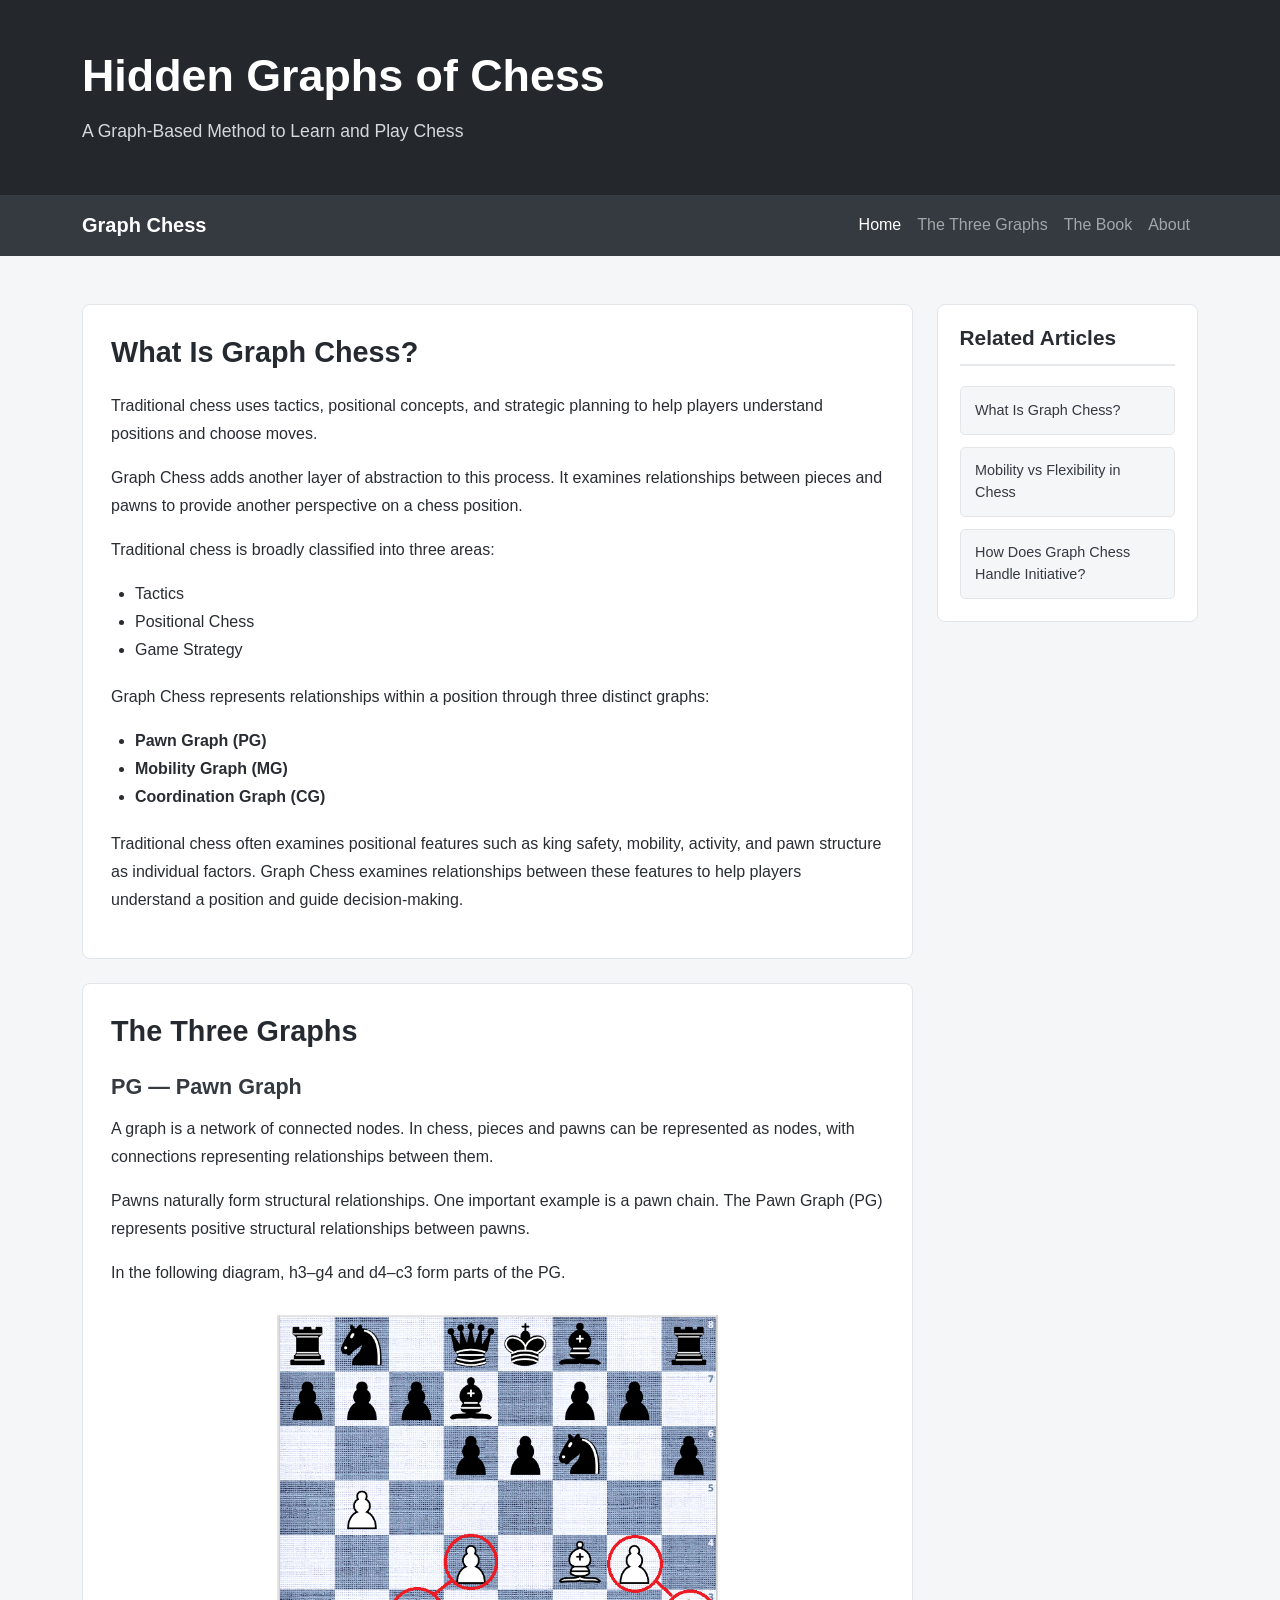
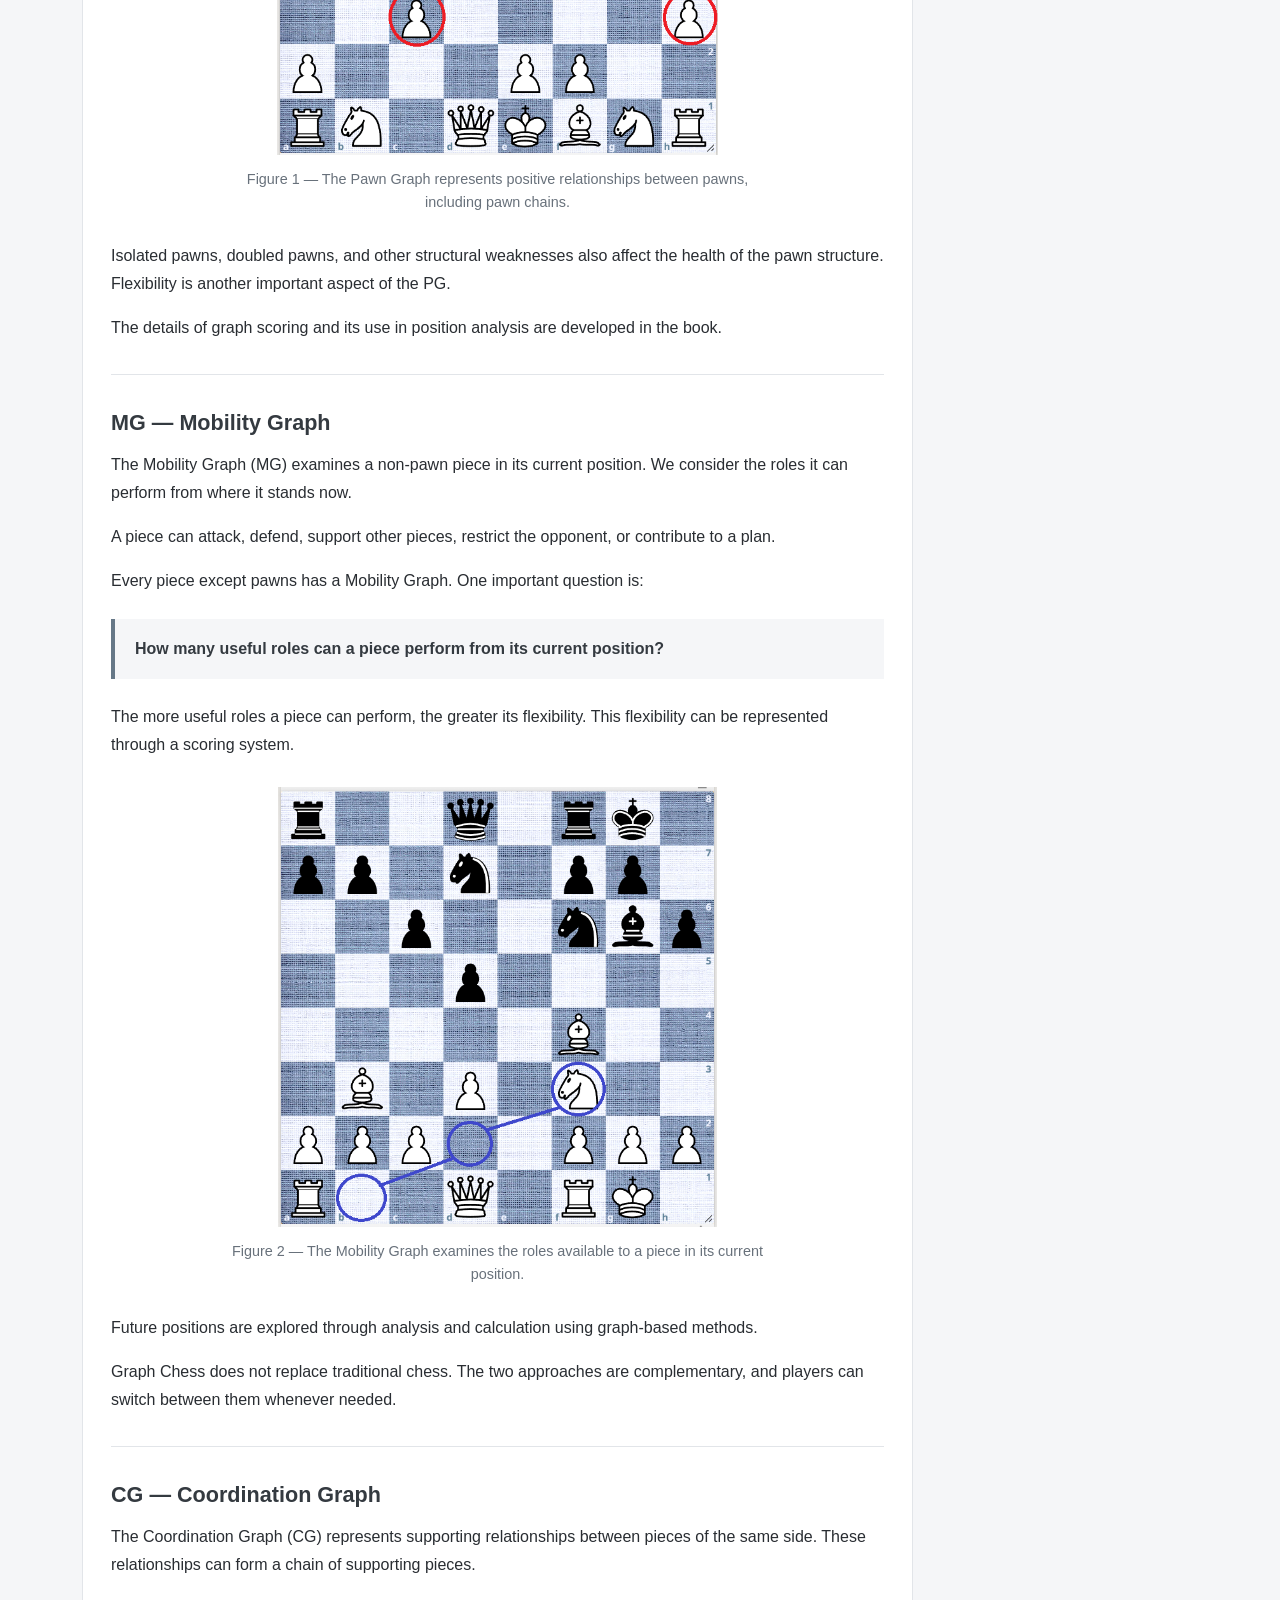
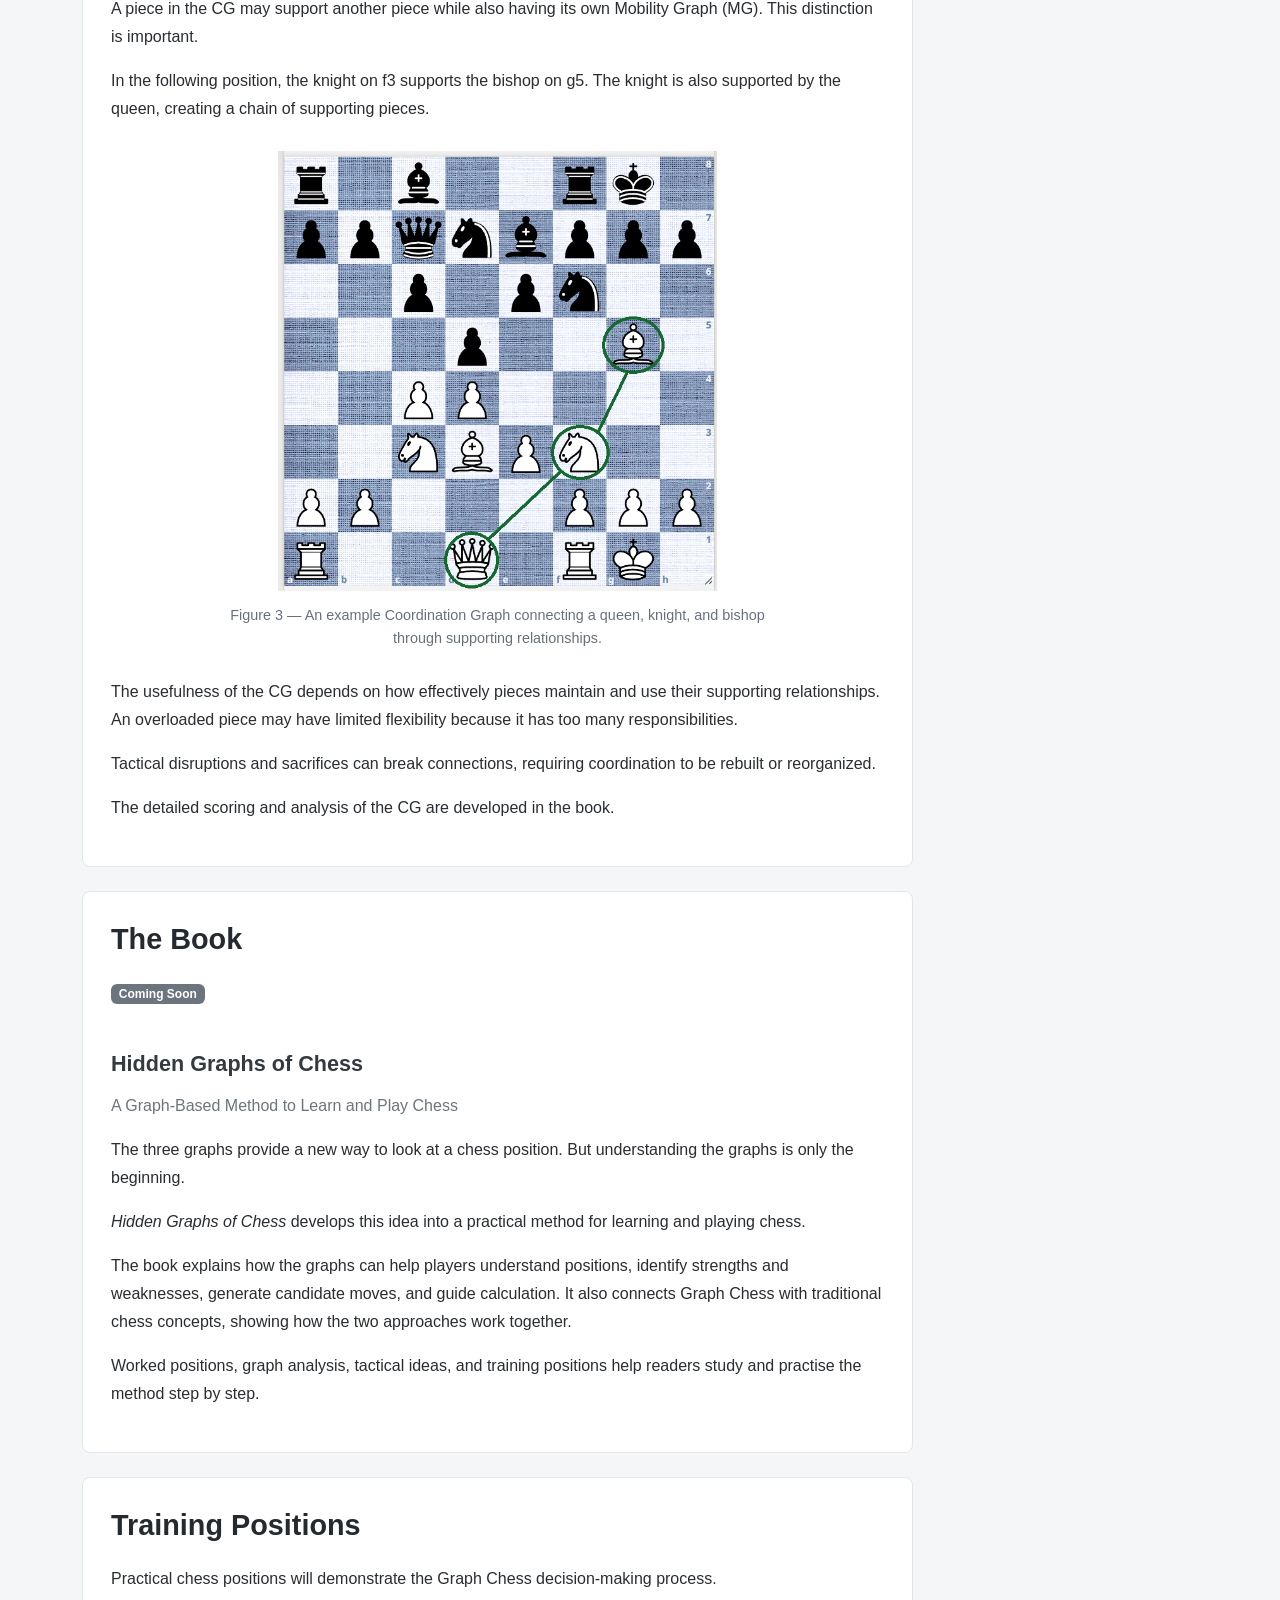
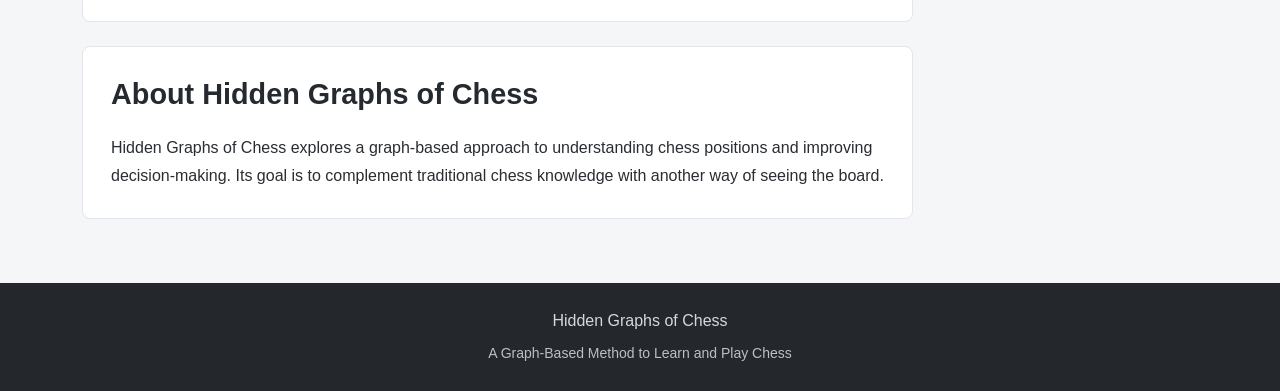
==== index.html @ 5ee11fdd "Update index.html" ====
<!DOCTYPE html>
<html lang="en">

<head>
    <meta charset="UTF-8">
    <meta name="viewport" content="width=device-width, initial-scale=1">

    <meta name="google-site-verification"
          content="1QoTM8z4W7GGm3Di8y7WxlDdclxlquQ5_J9VwLQYEa4">

    <meta name="description"
          content="Discover Hidden Graphs of Chess, a graph-based method to understand chess positions through pawn structure, mobility, flexibility, and coordination.">

    <title>Hidden Graphs of Chess | Learn and Play Chess</title>

    <!-- Bootstrap 5 CSS -->
    <link href="https://cdn.jsdelivr.net/npm/bootstrap@5.3.3/dist/css/bootstrap.min.css"
          rel="stylesheet">

    <!-- Custom CSS -->
    <link rel="stylesheet" href="style.css">
</head>

<body>

<!-- Header -->
<header class="site-header">
    <div class="container py-4 py-md-5">
        <h1 class="site-title">Hidden Graphs of Chess</h1>
        <p class="site-subtitle mb-0">
            A Graph-Based Method to Learn and Play Chess
        </p>
    </div>
</header>

<!-- Navigation -->
<nav class="navbar navbar-expand-lg navbar-dark site-nav">
    <div class="container">
        <a class="navbar-brand" href="index.html">Graph Chess</a>

        <button class="navbar-toggler" type="button"
                data-bs-toggle="collapse"
                data-bs-target="#mainNavigation"
                aria-controls="mainNavigation"
                aria-expanded="false"
                aria-label="Toggle navigation">
            <span class="navbar-toggler-icon"></span>
        </button>

        <div class="collapse navbar-collapse" id="mainNavigation">
            <ul class="navbar-nav ms-auto">
                <li class="nav-item">
                    <a class="nav-link active" href="index.html">Home</a>
                </li>
                <li class="nav-item">
                    <a class="nav-link" href="#three-graphs">The Three Graphs</a>
                </li>
                <li class="nav-item">
                    <a class="nav-link" href="#the-book">The Book</a>
                </li>
                <li class="nav-item">
                    <a class="nav-link" href="#about">About</a>
                </li>
            </ul>
        </div>
    </div>
</nav>

<!-- Main Layout -->
<div class="container page-content py-4 py-lg-5">
    <div class="row g-4">

        <!-- Main Content -->
        <main class="col-12 col-lg-9">

            <!-- Introduction -->
            <section class="content-card mb-4">
                <h2>What Is Graph Chess?</h2>

                <p>
                    Traditional chess uses tactics, positional concepts, and
                    strategic planning to help players understand positions
                    and choose moves.
                </p>

                <p>
                    Graph Chess adds another layer of abstraction to this
                    process. It examines relationships between pieces and
                    pawns to provide another perspective on a chess position.
                </p>

                <p>Traditional chess is broadly classified into three areas:</p>

                <ul>
                    <li>Tactics</li>
                    <li>Positional Chess</li>
                    <li>Game Strategy</li>
                </ul>

                <p>
                    Graph Chess represents relationships within a position
                    through three distinct graphs:
                </p>

                <ul>
                    <li><strong>Pawn Graph (PG)</strong></li>
                    <li><strong>Mobility Graph (MG)</strong></li>
                    <li><strong>Coordination Graph (CG)</strong></li>
                </ul>

                <p>
                    Traditional chess often examines positional features
                    such as king safety, mobility, activity, and pawn
                    structure as individual factors. Graph Chess examines
                    relationships between these features to help players
                    understand a position and guide decision-making.
                </p>
            </section>

            <!-- Three Graphs -->
            <section class="content-card mb-4" id="three-graphs">
                <h2>The Three Graphs</h2>

                <h3>PG — Pawn Graph</h3>

                <p>
                    A graph is a network of connected nodes. In chess,
                    pieces and pawns can be represented as nodes, with
                    connections representing relationships between them.
                </p>

                <p>
                    Pawns naturally form structural relationships.
                    One important example is a pawn chain. The Pawn Graph
                    (PG) represents positive structural relationships
                    between pawns.
                </p>

                <p>
                    In the following diagram, h3–g4 and d4–c3 form
                    parts of the PG.
                </p>

                <figure class="chess-figure">
                    <img
                        src="Images/Pawn-Graph-Github-website.png"
                        class="img-fluid chess-diagram"
                        alt="Chess position illustrating pawn chains in the Pawn Graph">
                    <figcaption>
                        Figure 1 — The Pawn Graph represents positive
                        relationships between pawns, including pawn chains.
                    </figcaption>
                </figure>

                <p>
                    Isolated pawns, doubled pawns, and other structural
                    weaknesses also affect the health of the pawn structure.
                    Flexibility is another important aspect of the PG.
                </p>

                <p>
                    The details of graph scoring and its use in position
                    analysis are developed in the book.
                </p>

                <hr class="section-divider">

                <h3>MG — Mobility Graph</h3>

                <p>
                    The Mobility Graph (MG) examines a non-pawn piece in
                    its current position. We consider the roles it can
                    perform from where it stands now.
                </p>

                <p>
                    A piece can attack, defend, support other pieces,
                    restrict the opponent, or contribute to a plan.
                </p>

                <p>
                    Every piece except pawns has a Mobility Graph.
                    One important question is:
                </p>

                <blockquote class="chess-quote">
                    <strong>
                        How many useful roles can a piece perform
                        from its current position?
                    </strong>
                </blockquote>

                <p>
                    The more useful roles a piece can perform, the greater
                    its flexibility. This flexibility can be represented
                    through a scoring system.
                </p>

                <figure class="chess-figure">
                    <img
                        src="Images/Mobility-Graph--Knight.png"
                        class="img-fluid chess-diagram"
                        alt="Diagram illustrating the Mobility Graph of a knight">
                    <figcaption>
                        Figure 2 — The Mobility Graph examines the roles
                        available to a piece in its current position.
                    </figcaption>
                </figure>

                <p>
                    Future positions are explored through analysis and
                    calculation using graph-based methods.
                </p>

                <p>
                    Graph Chess does not replace traditional chess.
                    The two approaches are complementary, and players
                    can switch between them whenever needed.
                </p>

                <hr class="section-divider">

                <h3>CG — Coordination Graph</h3>

                <p>
                    The Coordination Graph (CG) represents supporting
                    relationships between pieces of the same side.
                    These relationships can form a chain of supporting pieces.
                </p>

                <p>
                    A piece in the CG may support another piece while also
                    having its own Mobility Graph (MG). This distinction
                    is important.
                </p>

                <p>
                    In the following position, the knight on f3 supports
                    the bishop on g5. The knight is also supported by
                    the queen, creating a chain of supporting pieces.
                </p>

                <figure class="chess-figure">
                    <img
                        src="Images/CG-Github.png"
                        class="img-fluid chess-diagram"
                        alt="Chess position illustrating coordination between a queen, knight, and bishop">
                    <figcaption>
                        Figure 3 — An example Coordination Graph connecting
                        a queen, knight, and bishop through supporting relationships.
                    </figcaption>
                </figure>

                <p>
                    The usefulness of the CG depends on how effectively
                    pieces maintain and use their supporting relationships.
                    An overloaded piece may have limited flexibility
                    because it has too many responsibilities.
                </p>

                <p>
                    Tactical disruptions and sacrifices can break
                    connections, requiring coordination to be rebuilt
                    or reorganized.
                </p>

                <p>
                    The detailed scoring and analysis of the CG are
                    developed in the book.
                </p>
            </section>

            <!-- Book -->
            <section class="content-card mb-4" id="the-book">
                <h2>The Book</h2>

                <span class="badge text-bg-secondary mb-3">
                    Coming Soon
                </span>

                <h3>Hidden Graphs of Chess</h3>

                <p class="text-secondary">
                    A Graph-Based Method to Learn and Play Chess
                </p>

                <p>
                    The three graphs provide a new way to look at a chess
                    position. But understanding the graphs is only the
                    beginning.
                </p>

                <p>
                    <em>Hidden Graphs of Chess</em> develops this idea
                    into a practical method for learning and playing chess.
                </p>

                <p>
                    The book explains how the graphs can help players
                    understand positions, identify strengths and weaknesses,
                    generate candidate moves, and guide calculation.
                    It also connects Graph Chess with traditional chess
                    concepts, showing how the two approaches work together.
                </p>

                <p>
                    Worked positions, graph analysis, tactical ideas,
                    and training positions help readers study and practise
                    the method step by step.
                </p>
            </section>

            <!-- Training -->
            <section class="content-card mb-4" id="training">
                <h2>Training Positions</h2>

                <p class="mb-0">
                    Practical chess positions will demonstrate the
                    Graph Chess decision-making process.
                </p>
            </section>

            <!-- About -->
            <section class="content-card" id="about">
                <h2>About Hidden Graphs of Chess</h2>

                <p class="mb-0">
                    Hidden Graphs of Chess explores a graph-based approach
                    to understanding chess positions and improving
                    decision-making. Its goal is to complement traditional
                    chess knowledge with another way of seeing the board.
                </p>
            </section>

        </main>

        <!-- Sidebar -->
        <aside class="col-12 col-lg-3">
            <div class="sidebar-card">

                <h2 class="sidebar-title">Related Articles</h2>

                <nav aria-label="Related articles">
                    <a class="article-link"
                       href="https://girishsiyer.github.io/Hidden-Graphs-of-Chess/">
                        What Is Graph Chess?
                    </a>

                    <a class="article-link"
                       href="https://girishsiyer.github.io/Hidden-Graphs-of-Chess/mobility-vs-flexibility-in-chess.html">
                        Mobility vs Flexibility in Chess
                    </a>

                    <a class="article-link"
                       href="https://girishsiyer.github.io/Hidden-Graphs-of-Chess/How-does-Graph-Chess-Handle-Initiative.html">
                        How Does Graph Chess Handle Initiative?
                    </a>
                </nav>

            </div>
        </aside>

    </div>
</div>

<!-- Footer -->
<footer class="site-footer">
    <div class="container py-4 text-center">
        <p class="mb-1">Hidden Graphs of Chess</p>
        <small>A Graph-Based Method to Learn and Play Chess</small>
    </div>
</footer>

<!-- Bootstrap 5 JavaScript -->
<script src="https://cdn.jsdelivr.net/npm/bootstrap@5.3.3/dist/js/bootstrap.bundle.min.js"></script>

</body>
</html>
---- style.css ----
/* General */

body {
    background-color: #f5f6f8;
    color: #292d32;
    font-family: Arial, Helvetica, sans-serif;
    font-size: 16px;
    line-height: 1.75;
}

p {
    margin-bottom: 1rem;
}

a {
    color: #315d80;
}

a:hover {
    color: #1d3c56;
}


/* Header */

.site-header {
    background-color: #24282d;
    color: #ffffff;
}

.site-title {
    margin: 0;
    font-size: clamp(2rem, 4vw, 2.8rem);
    font-weight: 700;
    line-height: 1.25;
}

.site-subtitle {
    margin-top: 0.75rem;
    color: #d5d9de;
    font-size: 1.1rem;
}


/* Navigation */

.site-nav {
    background-color: #343a40;
}

.site-nav .navbar-brand {
    font-weight: 700;
}

.site-nav .nav-link {
    padding-left: 0.9rem;
    padding-right: 0.9rem;
}

.site-nav .nav-link:hover {
    color: #ffffff;
}


/* Main content cards */

.content-card,
.sidebar-card {
    background-color: #ffffff;
    border: 1px solid #e2e5e9;
    border-radius: 8px;
    padding: 1.75rem;
}

.content-card h2 {
    margin-bottom: 1.25rem;
    color: #252a30;
    font-size: 1.8rem;
    font-weight: 700;
    line-height: 1.35;
}

.content-card h3 {
    margin-top: 1.75rem;
    margin-bottom: 0.8rem;
    color: #343a40;
    font-size: 1.35rem;
    font-weight: 700;
    line-height: 1.45;
}

.content-card h2 + h3 {
    margin-top: 0;
}

.content-card ul {
    padding-left: 1.5rem;
    margin-bottom: 1.2rem;
}

.section-divider {
    margin: 2rem 0;
    border-color: #e2e5e9;
    opacity: 1;
}


/* Chess diagrams */

.chess-figure {
    margin: 1.75rem auto;
    text-align: center;
}

.chess-diagram {
    display: block;
    width: auto;
    max-width: 100%;
    max-height: 440px;
    margin: 0 auto;
    object-fit: contain;
}

.chess-figure figcaption {
    max-width: 540px;
    margin: 0.8rem auto 0;
    color: #68717b;
    font-size: 0.9rem;
    line-height: 1.6;
}


/* Highlighted quotation */

.chess-quote {
    margin: 1.5rem 0;
    padding: 1rem 1.25rem;
    background-color: #f5f6f8;
    border-left: 4px solid #667887;
    color: #343a40;
}


/* Sidebar */

.sidebar-card {
    padding: 1.35rem;
}

.sidebar-title {
    margin: 0 0 1.25rem;
    padding-bottom: 0.8rem;
    border-bottom: 2px solid #e6e9ec;
    font-size: 1.3rem;
    font-weight: 700;
}

.article-link {
    display: block;
    margin-bottom: 0.7rem;
    padding: 0.8rem 0.9rem;
    background-color: #f5f6f8;
    border: 1px solid #e4e7ea;
    border-radius: 5px;
    color: #343a40;
    font-size: 0.9rem;
    line-height: 1.5;
    text-decoration: none;
    overflow-wrap: anywhere;
    transition: background-color 0.2s ease;
}

.article-link:last-child {
    margin-bottom: 0;
}

.article-link:hover {
    background-color: #e9edf1;
    color: #1d3c56;
}


/* Footer */

.site-footer {
    margin-top: 1rem;
    background-color: #24282d;
    color: #d5d9de;
}

.site-footer small {
    color: #b9c0c7;
}


/* Mobile adjustments */

@media (max-width: 991.98px) {
    .sidebar-card {
        margin-top: 0;
    }
}

@media (max-width: 575.98px) {
    body {
        font-size: 15px;
    }

    .content-card,
    .sidebar-card {
        padding: 1.2rem;
    }

    .content-card h2 {
        font-size: 1.55rem;
    }

    .content-card h3 {
        font-size: 1.2rem;
    }

    .site-subtitle {
        font-size: 1rem;
    }

    .chess-diagram {
        max-height: 360px;
    }
}
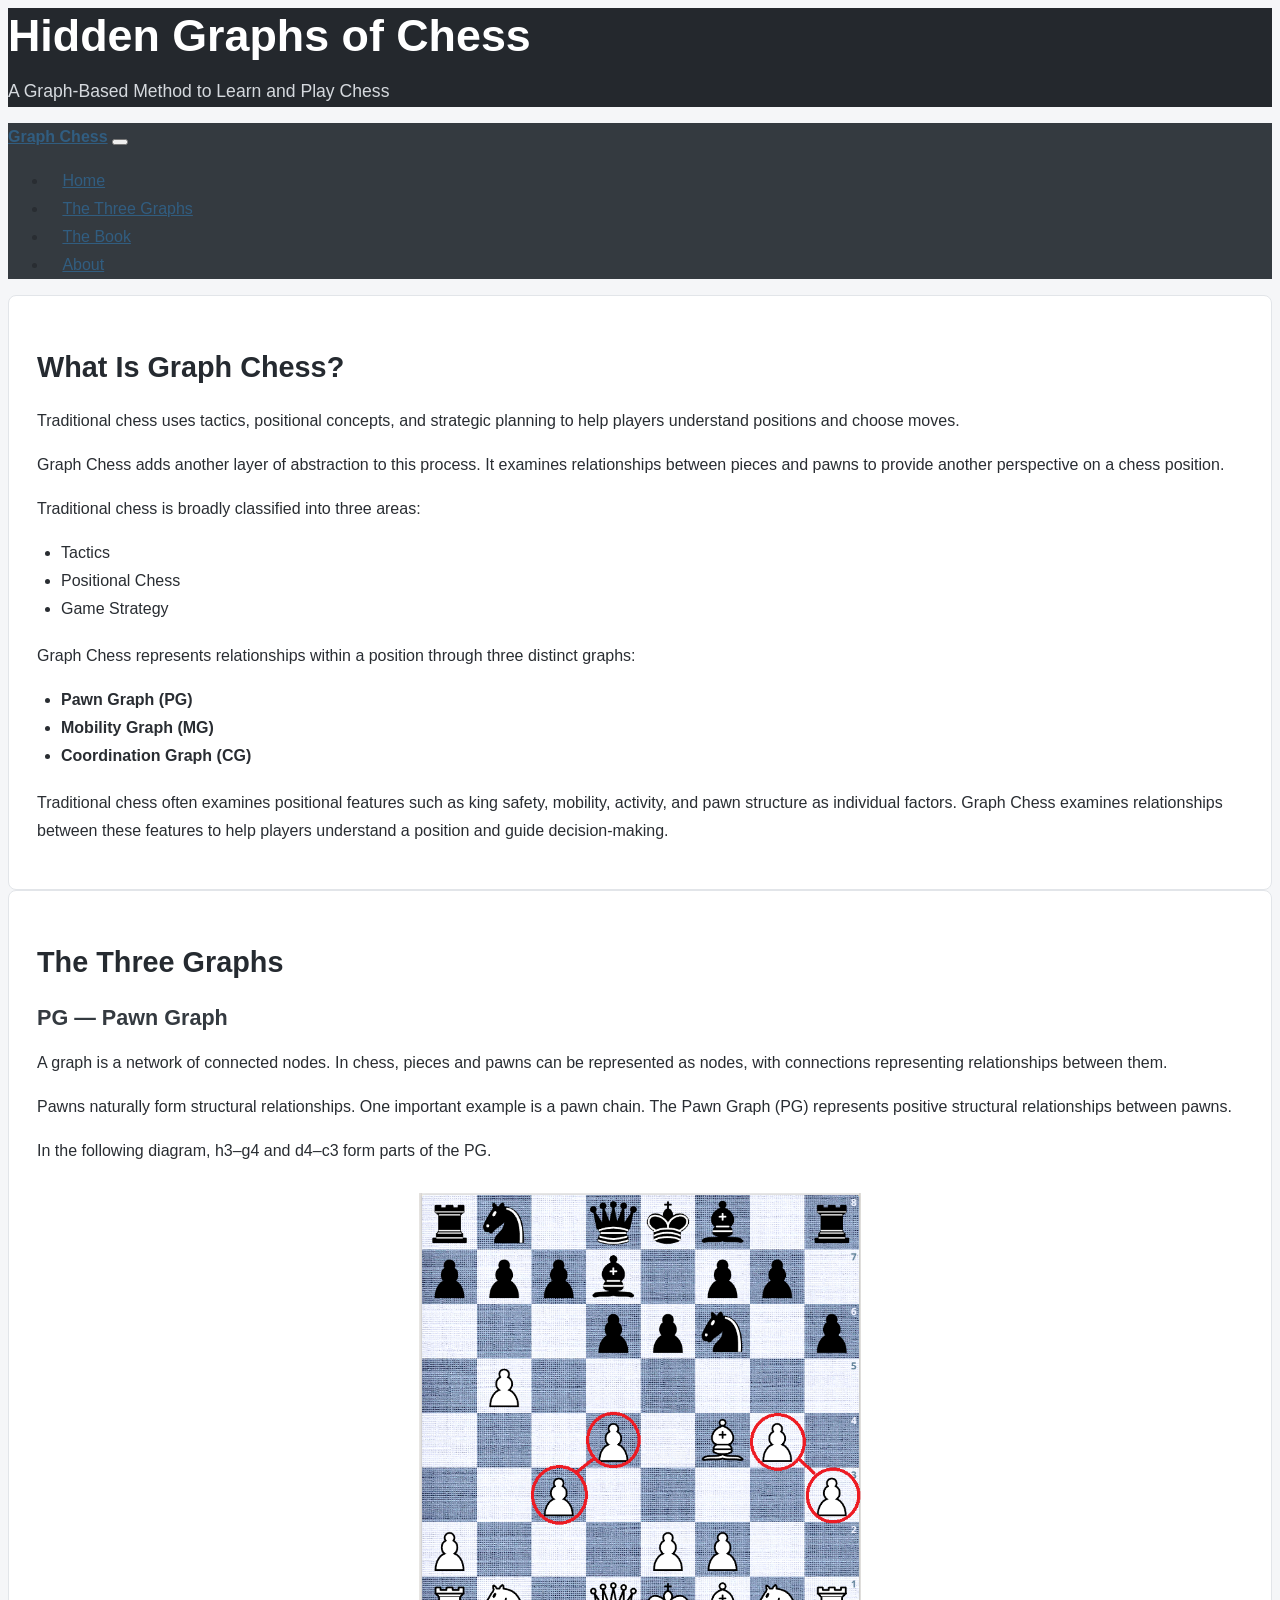
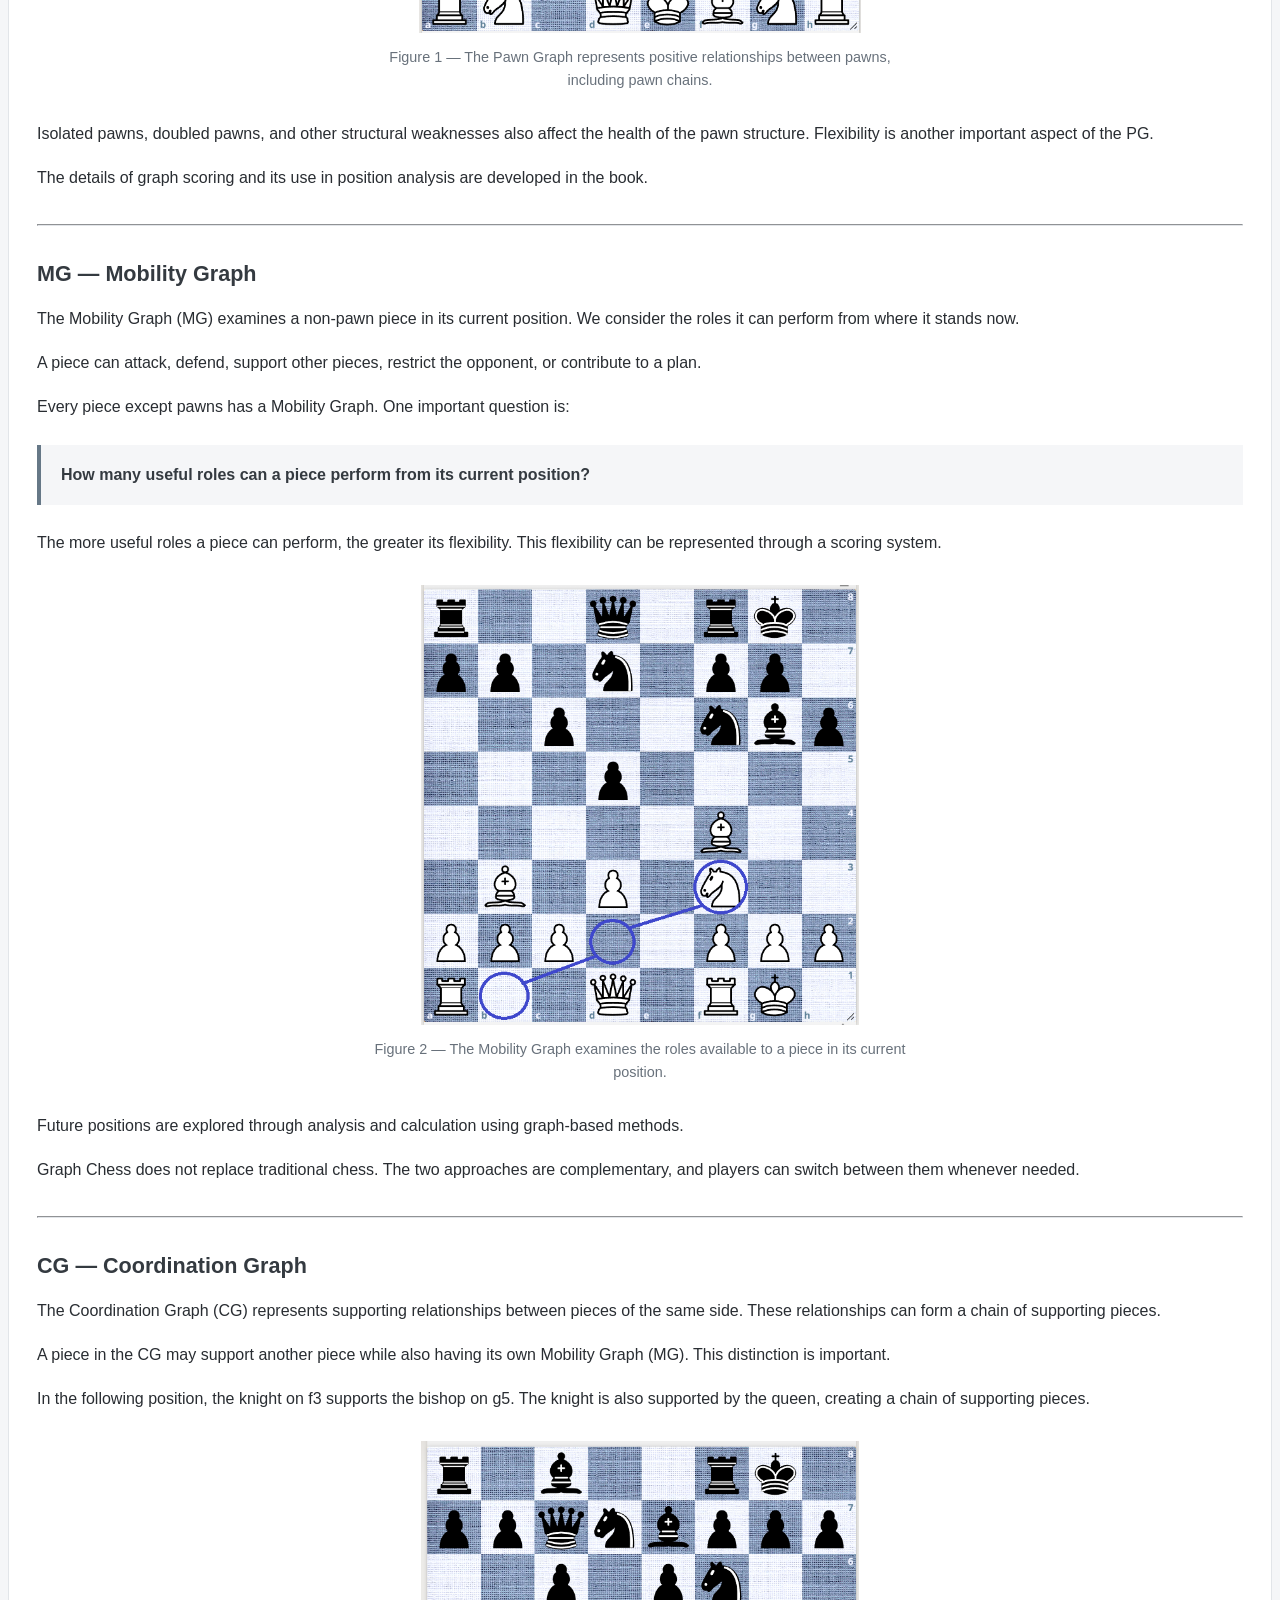
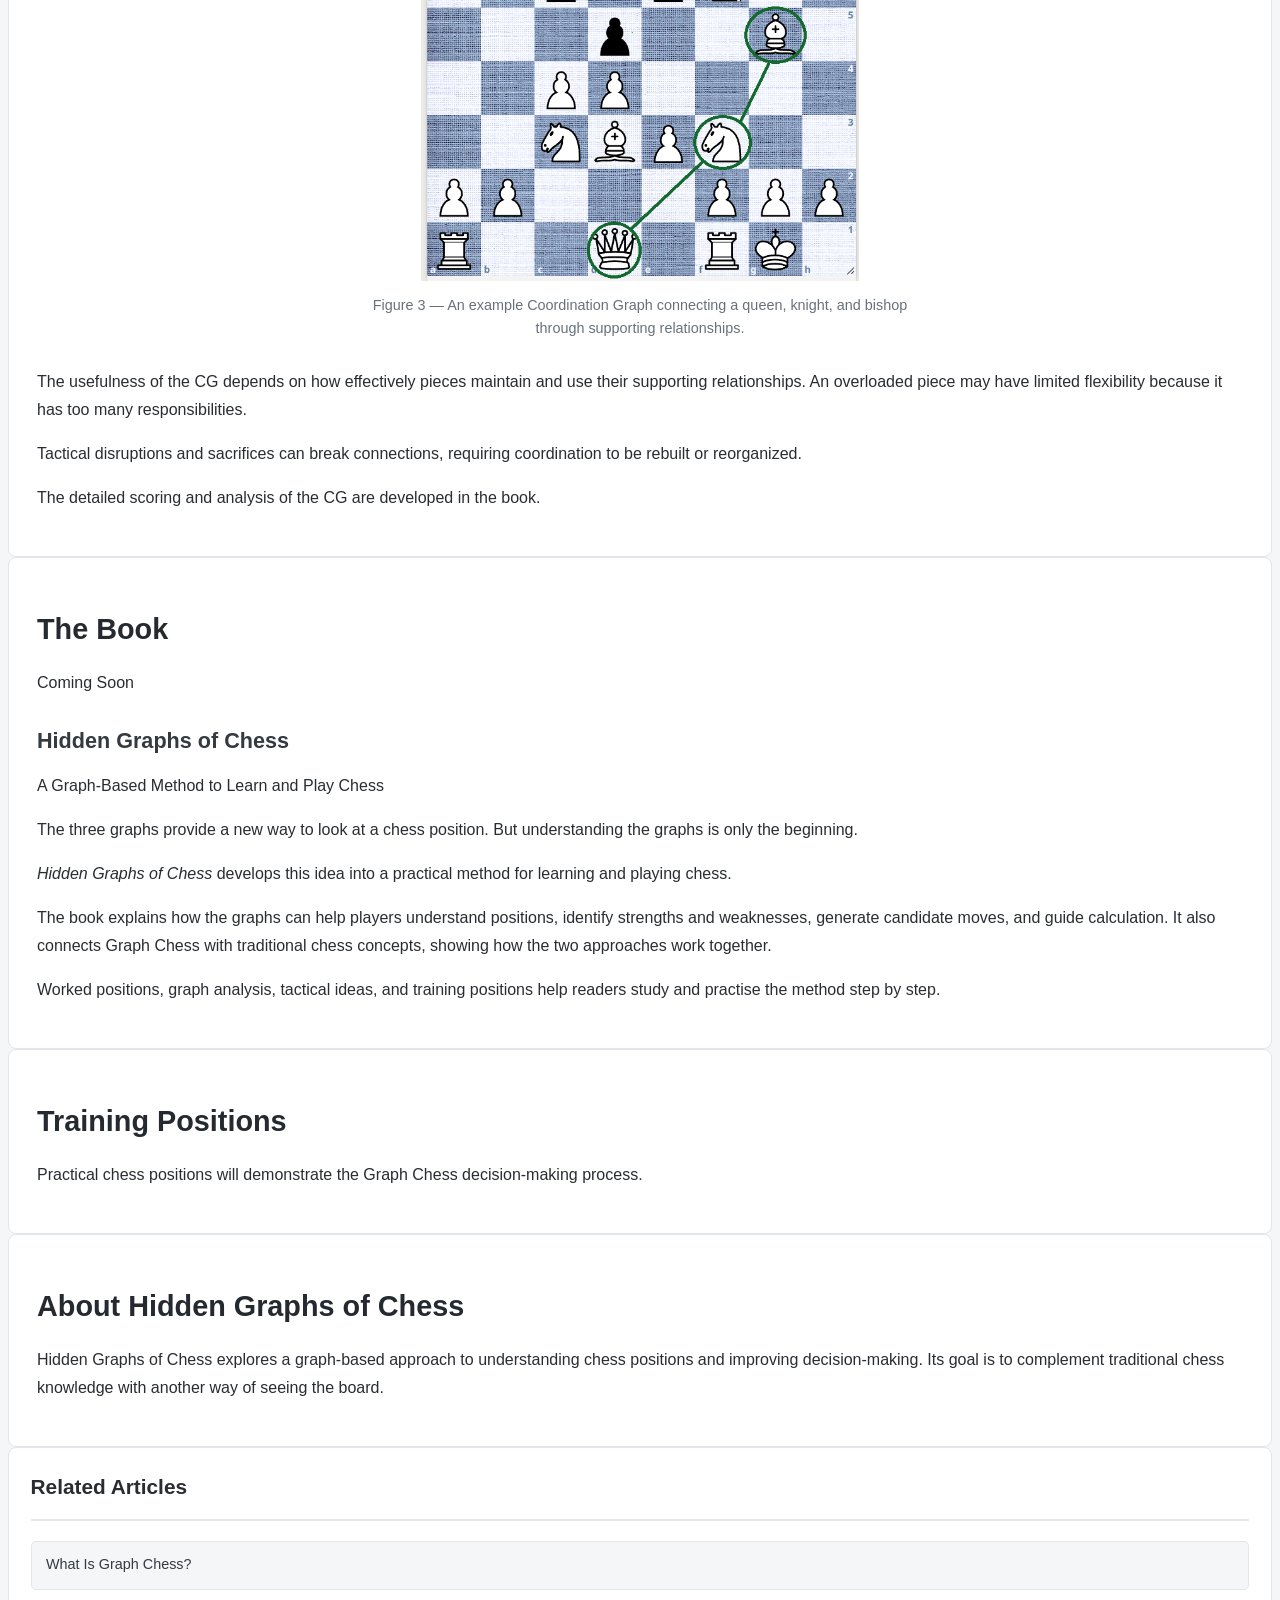
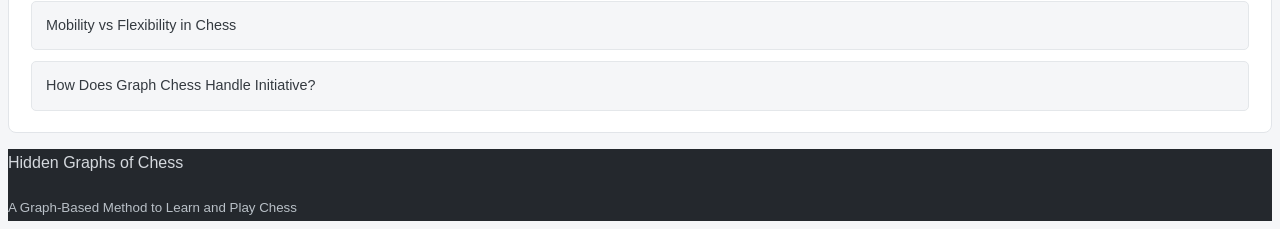
==== commit 568f509d: "Update index.html" ====
--- a/index.html
+++ b/index.html
@@ -14,9 +14,9 @@
 
     <title>Hidden Graphs of Chess | Learn and Play Chess</title>
 
-    <!-- Bootstrap 5 CSS -->
+    <!-- Bootstrap 5 CSS 
     <link href="https://cdn.jsdelivr.net/npm/bootstrap@5.3.3/dist/css/bootstrap.min.css"
-          rel="stylesheet">
+          rel="stylesheet">-->
 
     <!-- Custom CSS -->
     <link rel="stylesheet" href="style.css">
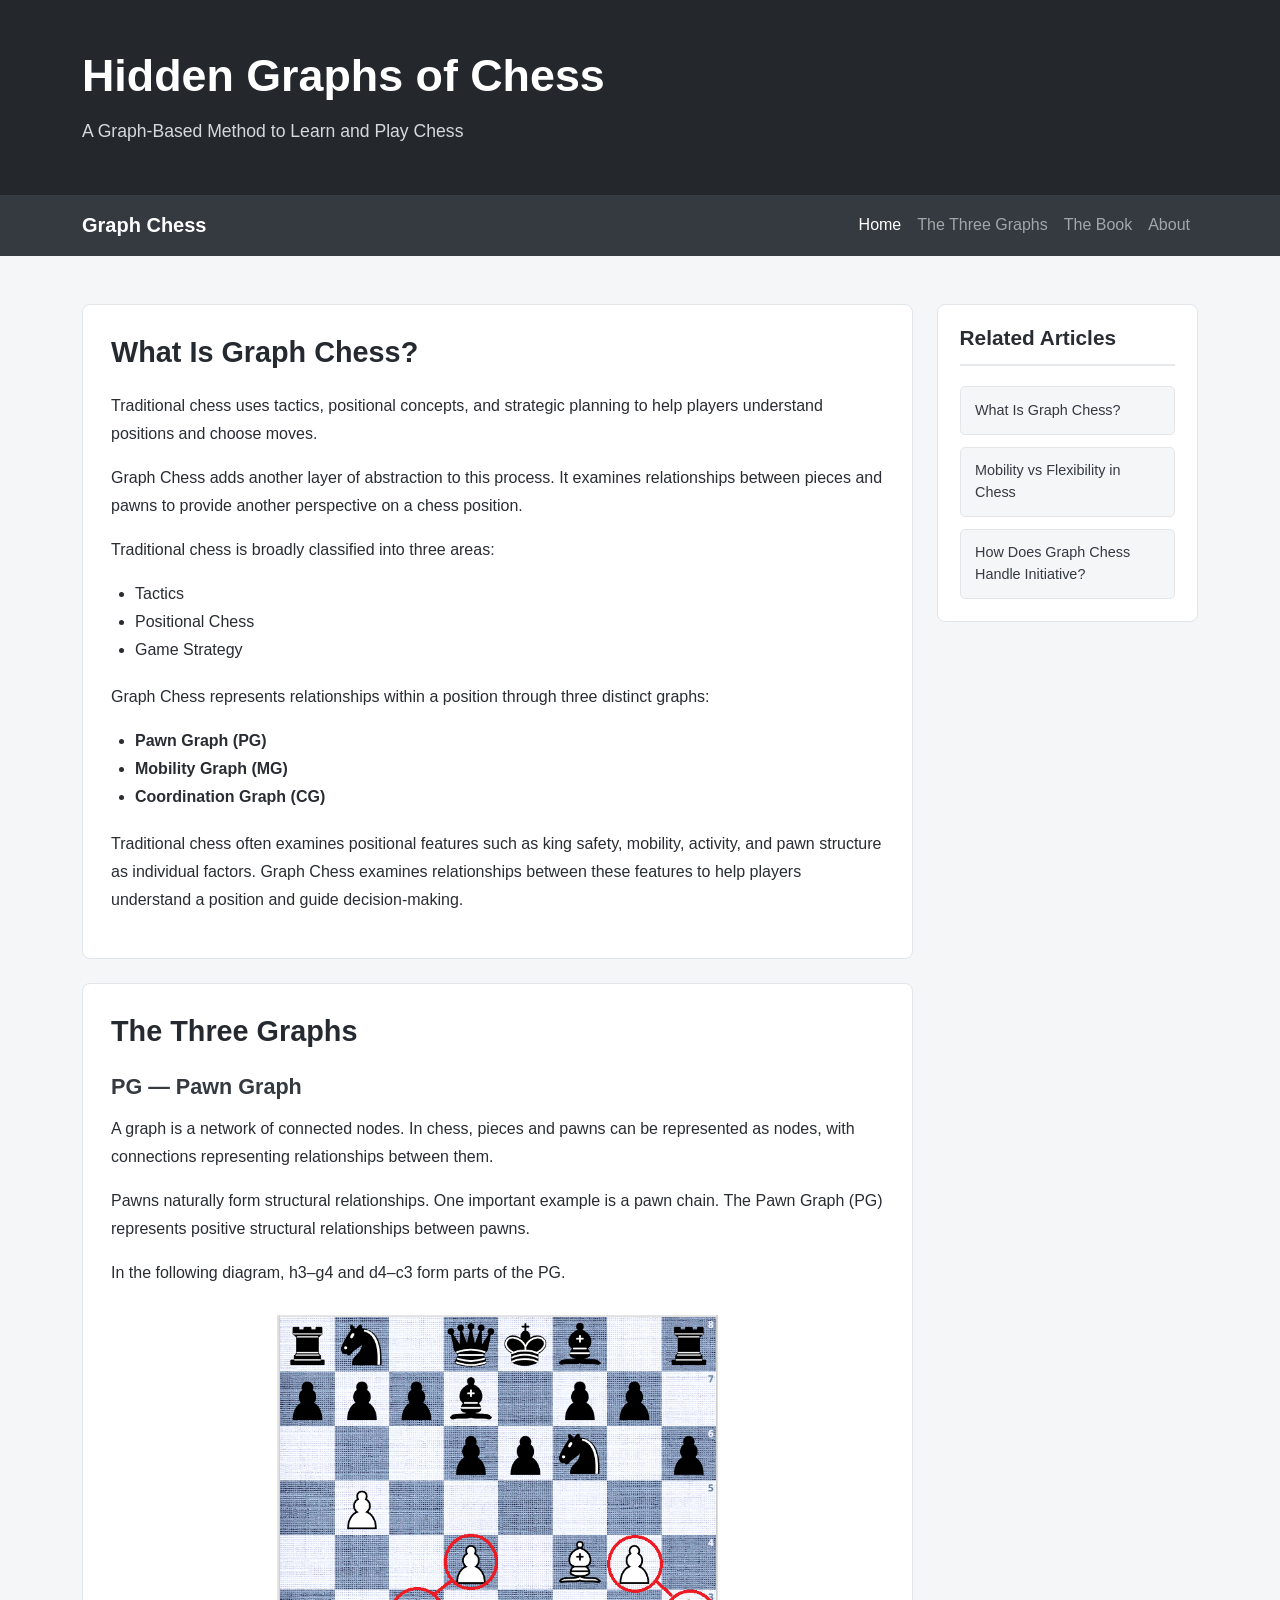
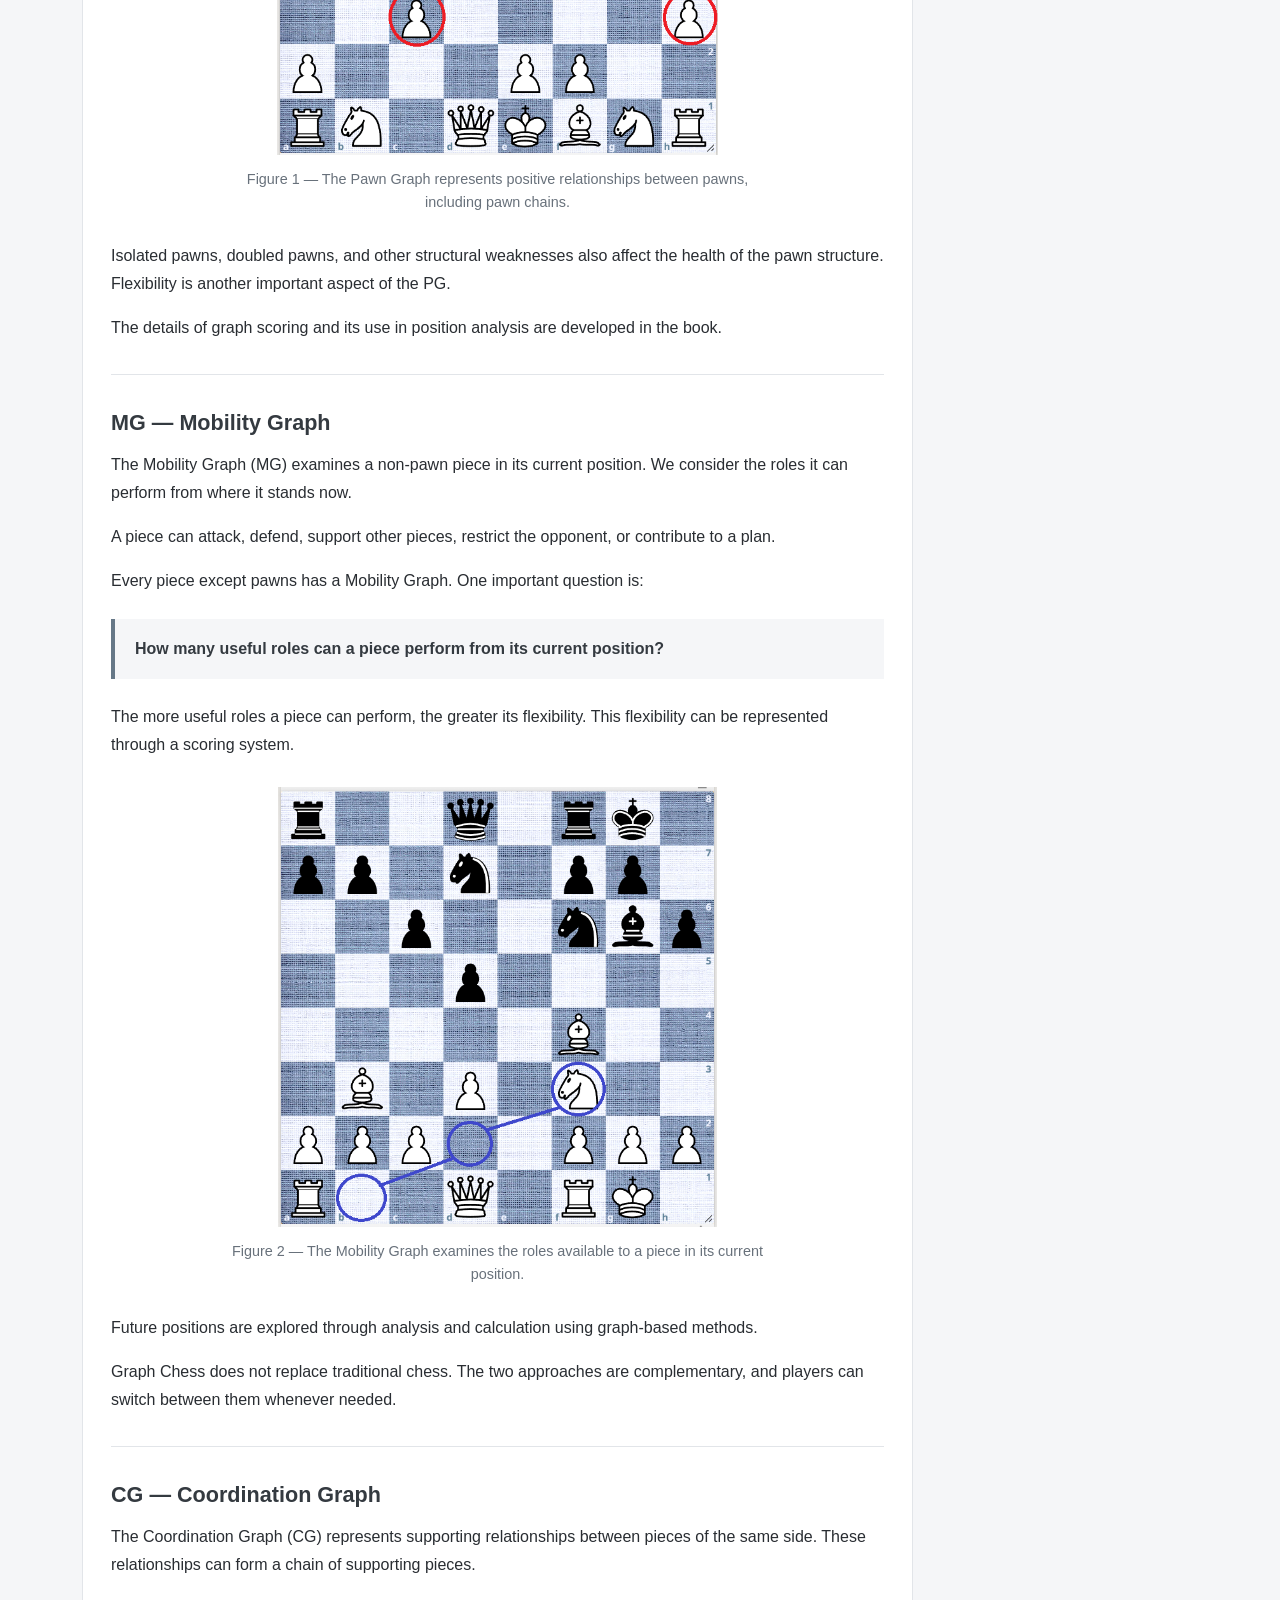
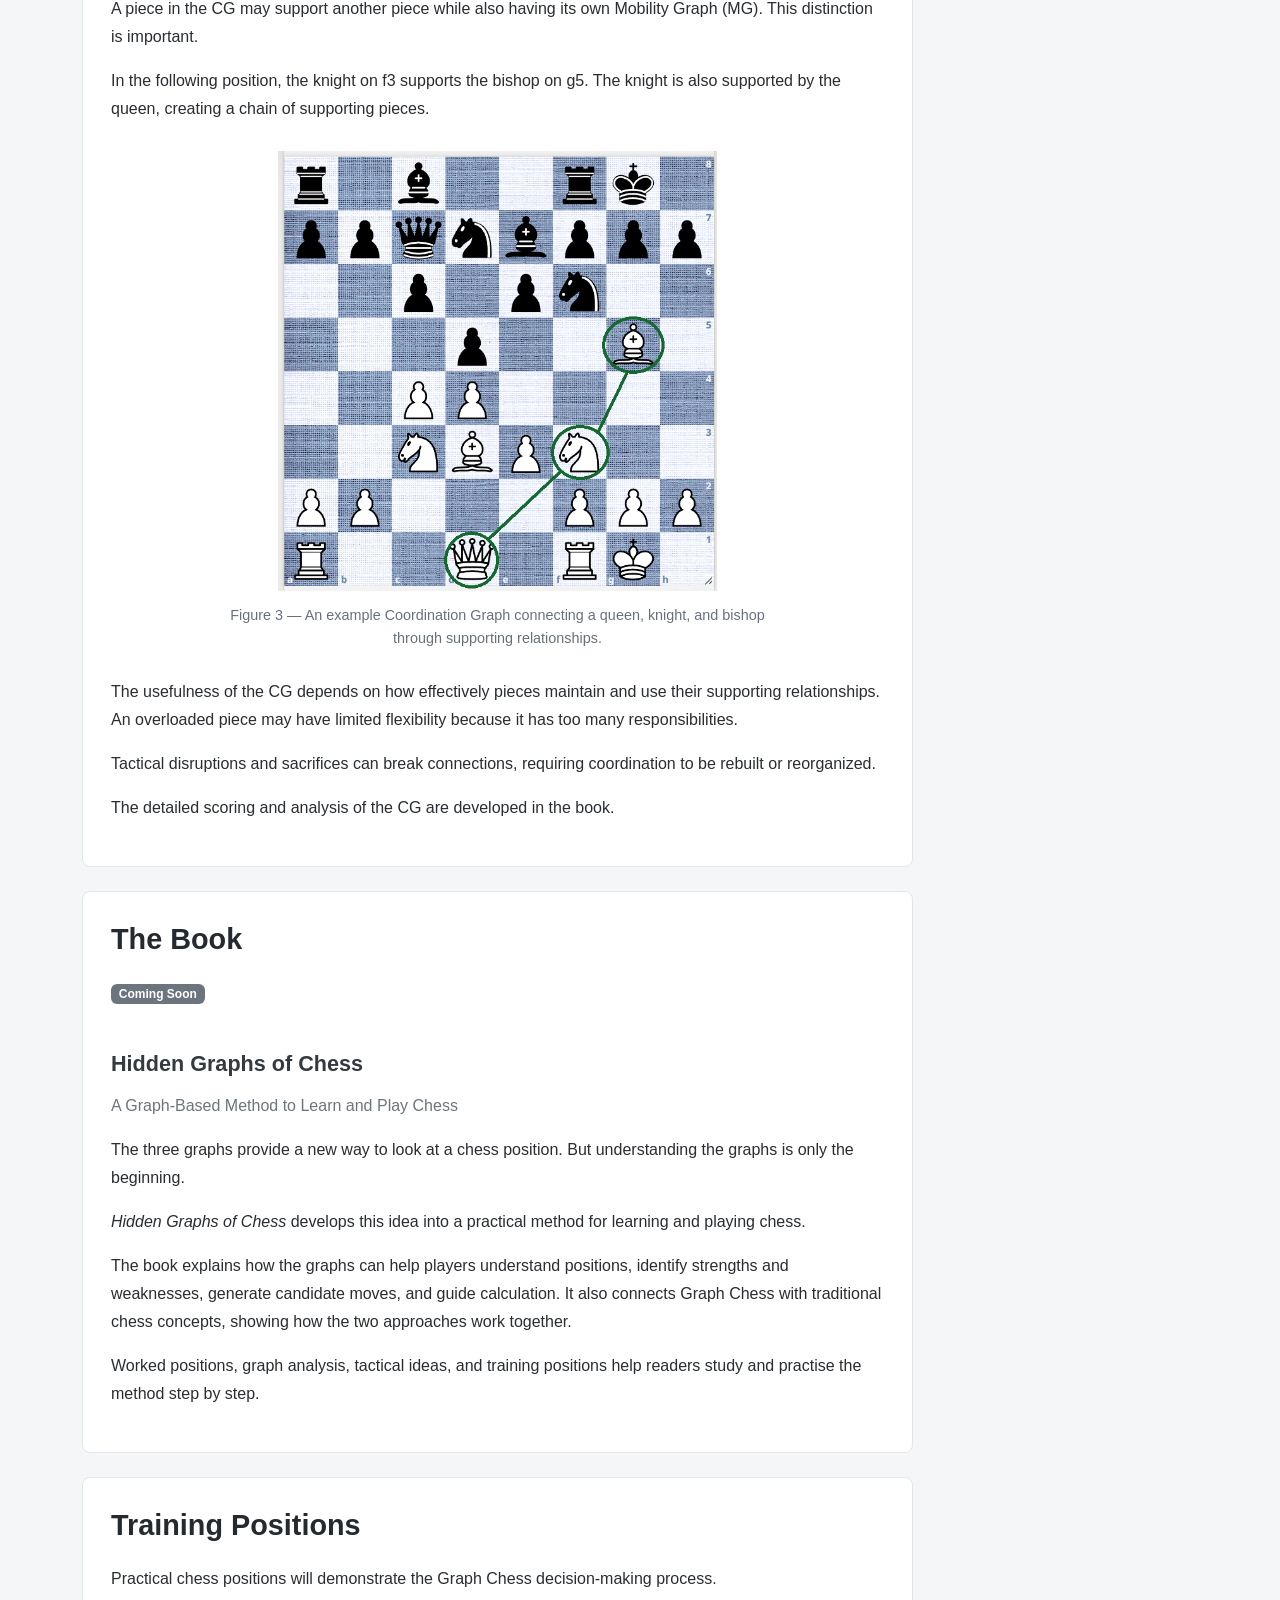
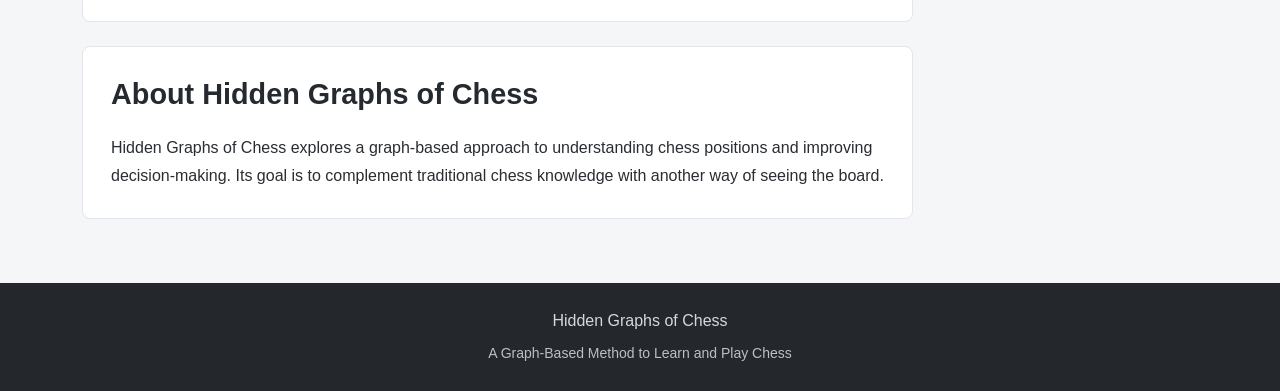
==== commit e8c920c1: "Update index.html" ====
--- a/index.html
+++ b/index.html
@@ -14,9 +14,9 @@
 
     <title>Hidden Graphs of Chess | Learn and Play Chess</title>
 
-    <!-- Bootstrap 5 CSS 
+    <!-- Bootstrap 5 CSS -->
     <link href="https://cdn.jsdelivr.net/npm/bootstrap@5.3.3/dist/css/bootstrap.min.css"
-          rel="stylesheet">-->
+          rel="stylesheet">
 
     <!-- Custom CSS -->
     <link rel="stylesheet" href="style.css">
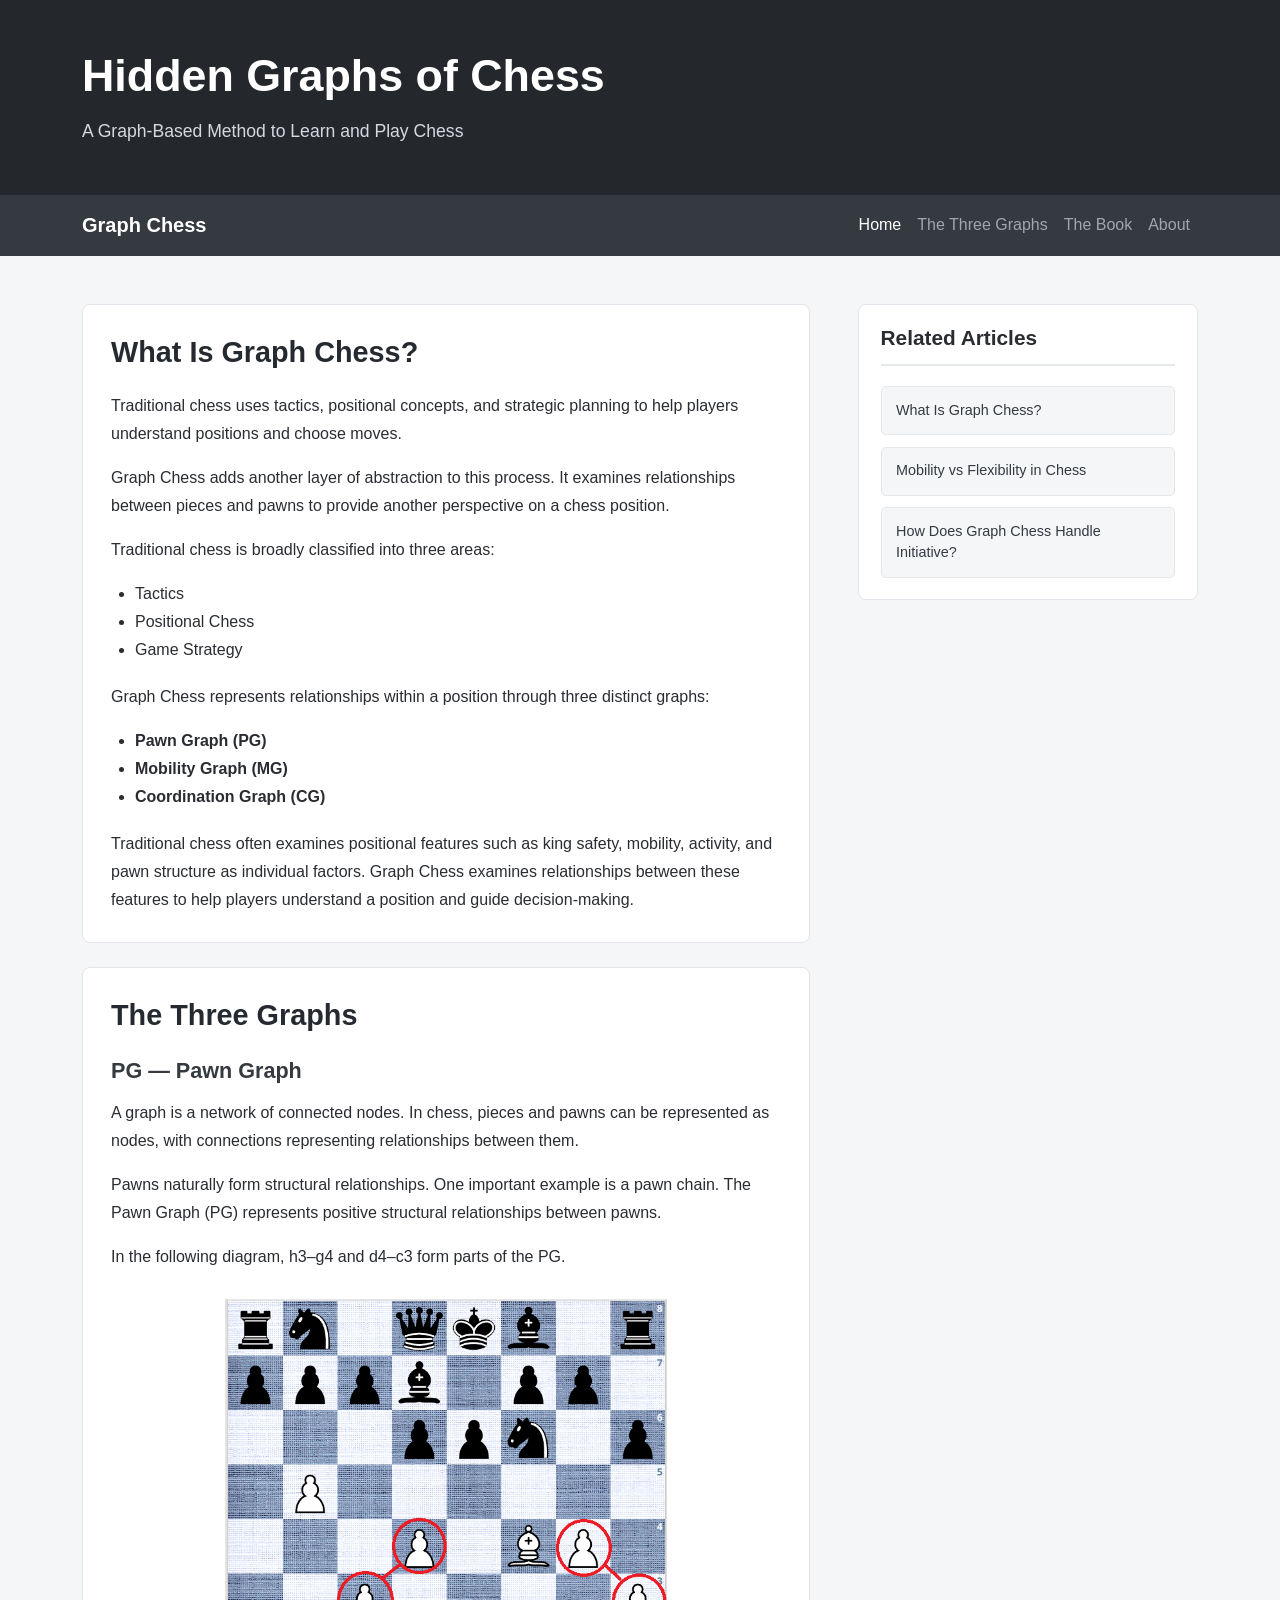
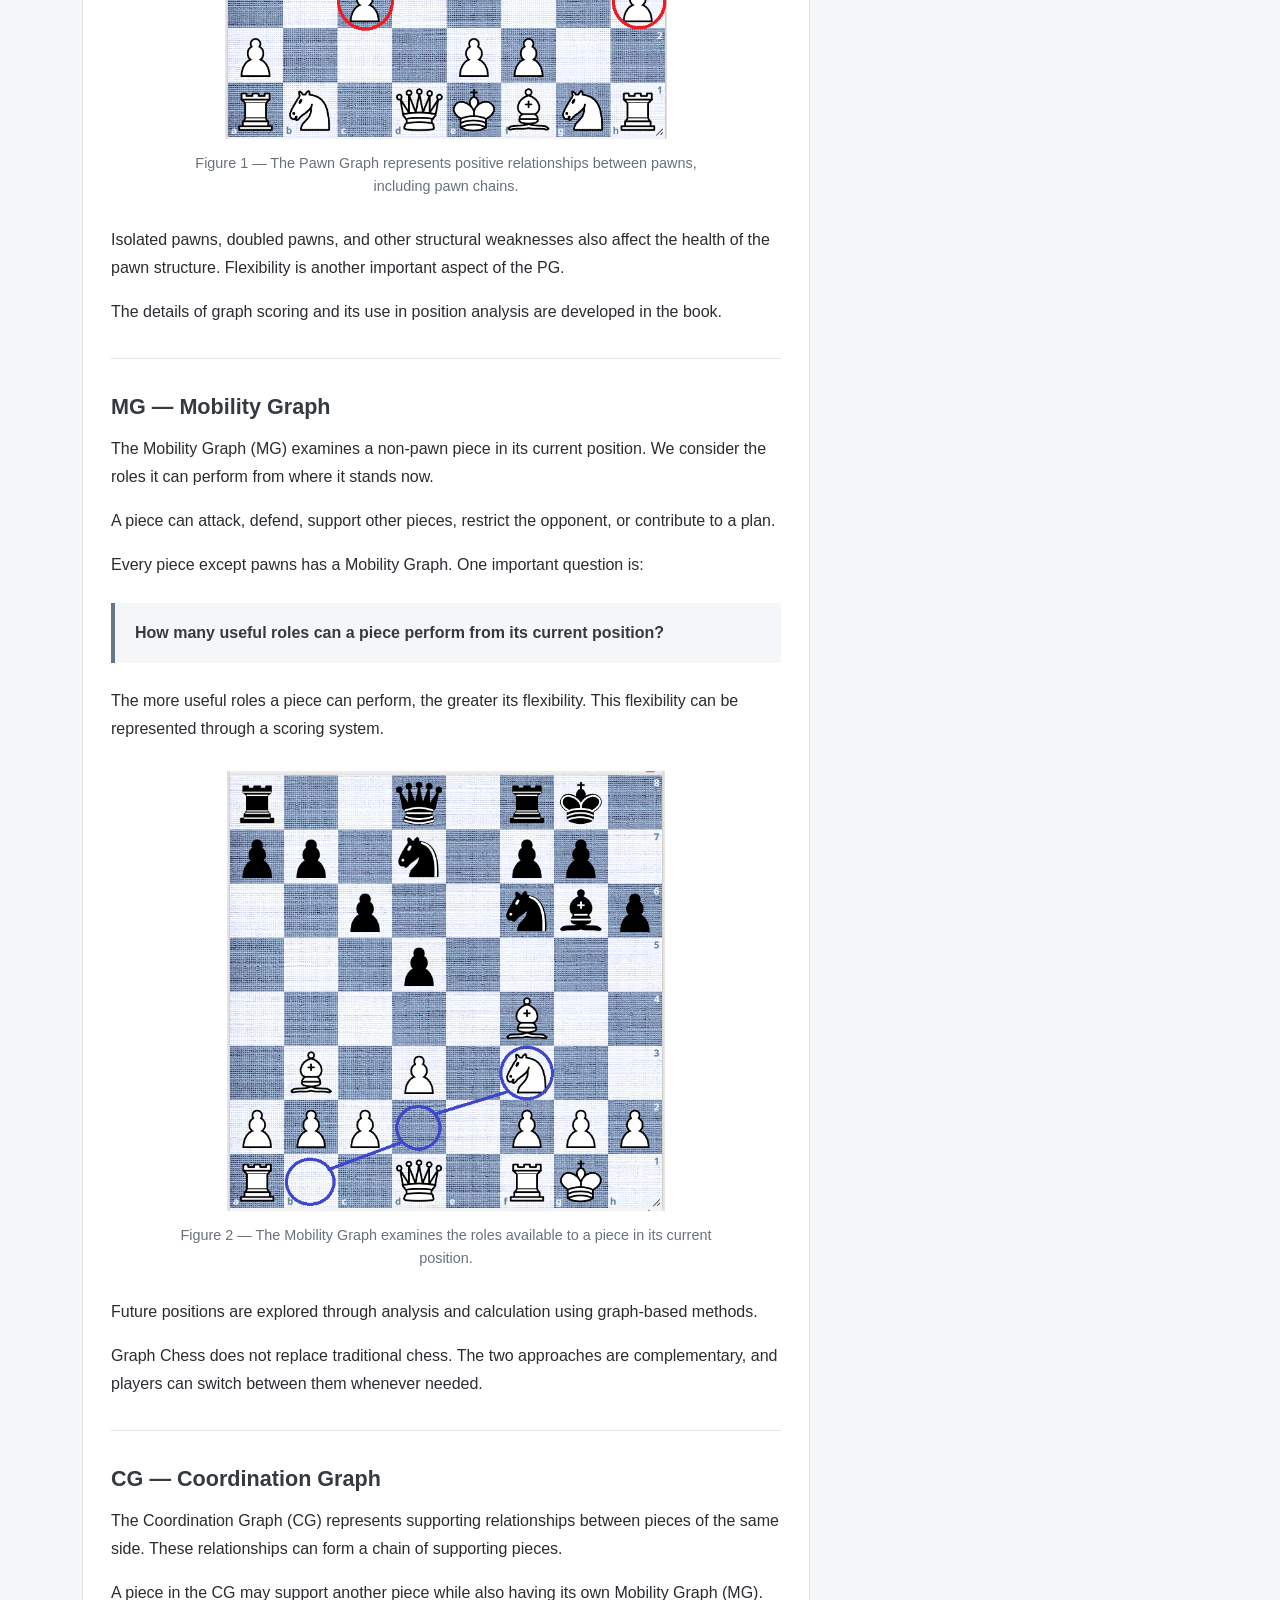
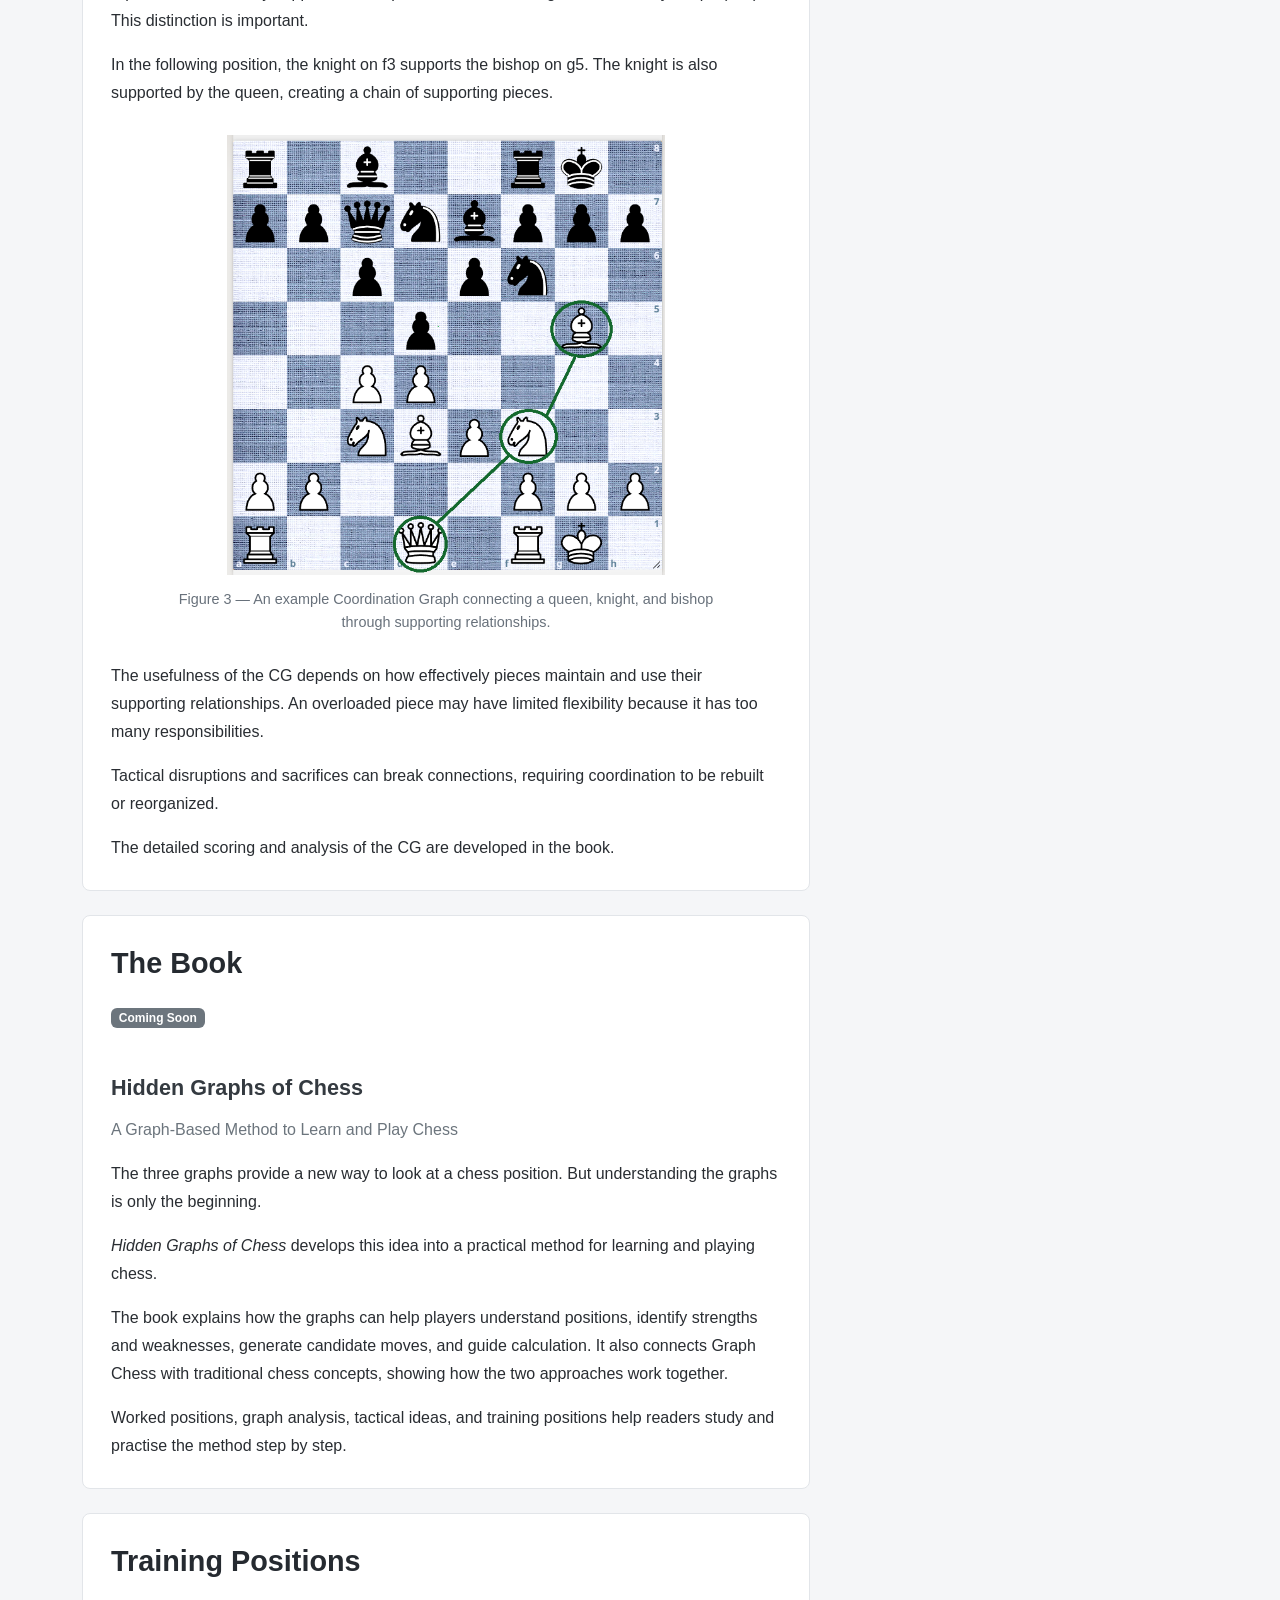
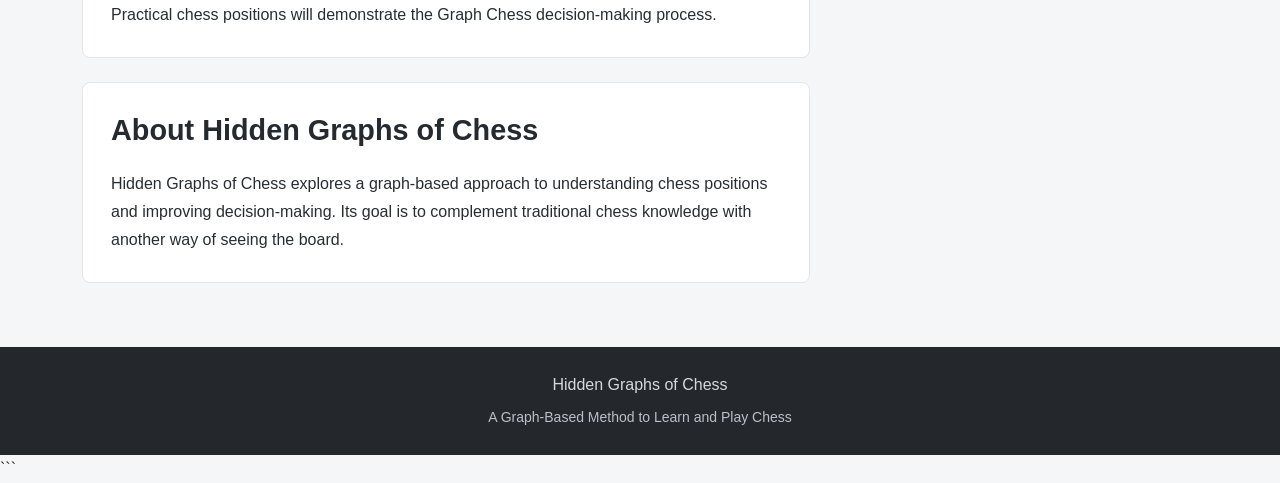
==== commit 57ed0f30: "Update index.html" ====
--- a/index.html
+++ b/index.html
@@ -1,4 +1,3 @@
-
 <!DOCTYPE html>
 <html lang="en">
 
@@ -15,8 +14,9 @@
     <title>Hidden Graphs of Chess | Learn and Play Chess</title>
 
     <!-- Bootstrap 5 CSS -->
-    <link href="https://cdn.jsdelivr.net/npm/bootstrap@5.3.3/dist/css/bootstrap.min.css"
-          rel="stylesheet">
+    <link
+        href="https://cdn.jsdelivr.net/npm/bootstrap@5.3.3/dist/css/bootstrap.min.css"
+        rel="stylesheet">
 
     <!-- Custom CSS -->
     <link rel="stylesheet" href="style.css">
@@ -24,356 +24,387 @@
 
 <body>
 
-<!-- Header -->
-<header class="site-header">
-    <div class="container py-4 py-md-5">
-        <h1 class="site-title">Hidden Graphs of Chess</h1>
-        <p class="site-subtitle mb-0">
-            A Graph-Based Method to Learn and Play Chess
-        </p>
-    </div>
-</header>
-
-<!-- Navigation -->
-<nav class="navbar navbar-expand-lg navbar-dark site-nav">
-    <div class="container">
-        <a class="navbar-brand" href="index.html">Graph Chess</a>
-
-        <button class="navbar-toggler" type="button"
-                data-bs-toggle="collapse"
-                data-bs-target="#mainNavigation"
-                aria-controls="mainNavigation"
-                aria-expanded="false"
-                aria-label="Toggle navigation">
-            <span class="navbar-toggler-icon"></span>
-        </button>
-
-        <div class="collapse navbar-collapse" id="mainNavigation">
-            <ul class="navbar-nav ms-auto">
-                <li class="nav-item">
-                    <a class="nav-link active" href="index.html">Home</a>
-                </li>
-                <li class="nav-item">
-                    <a class="nav-link" href="#three-graphs">The Three Graphs</a>
-                </li>
-                <li class="nav-item">
-                    <a class="nav-link" href="#the-book">The Book</a>
-                </li>
-                <li class="nav-item">
-                    <a class="nav-link" href="#about">About</a>
-                </li>
-            </ul>
+    <!-- Header -->
+    <header class="site-header">
+        <div class="container py-4 py-md-5">
+            <h1 class="site-title mb-2">Hidden Graphs of Chess</h1>
+            <p class="site-subtitle mb-0">
+                A Graph-Based Method to Learn and Play Chess
+            </p>
+        </div>
+    </header>
+
+    <!-- Navigation -->
+    <nav class="navbar navbar-expand-lg navbar-dark site-nav"
+         aria-label="Main navigation">
+        <div class="container">
+
+            <a class="navbar-brand" href="index.html">
+                Graph Chess
+            </a>
+
+            <button class="navbar-toggler"
+                    type="button"
+                    data-bs-toggle="collapse"
+                    data-bs-target="#mainNavigation"
+                    aria-controls="mainNavigation"
+                    aria-expanded="false"
+                    aria-label="Toggle navigation">
+                <span class="navbar-toggler-icon"></span>
+            </button>
+
+            <div class="collapse navbar-collapse" id="mainNavigation">
+                <ul class="navbar-nav ms-auto">
+                    <li class="nav-item">
+                        <a class="nav-link active"
+                           href="index.html"
+                           aria-current="page">
+                            Home
+                        </a>
+                    </li>
+
+                    <li class="nav-item">
+                        <a class="nav-link" href="#three-graphs">
+                            The Three Graphs
+                        </a>
+                    </li>
+
+                    <li class="nav-item">
+                        <a class="nav-link" href="#the-book">
+                            The Book
+                        </a>
+                    </li>
+
+                    <li class="nav-item">
+                        <a class="nav-link" href="#about">
+                            About
+                        </a>
+                    </li>
+                </ul>
+            </div>
+
+        </div>
+    </nav>
+
+    <!-- Main Layout -->
+    <div class="container page-content py-4 py-lg-5">
+        <div class="row g-4 g-lg-5 align-items-start">
+
+            <!-- Main Content -->
+            <main class="col-12 col-lg-8">
+
+                <!-- Introduction -->
+                <section class="content-card mb-4">
+                    <h2>What Is Graph Chess?</h2>
+
+                    <p>
+                        Traditional chess uses tactics, positional concepts, and
+                        strategic planning to help players understand positions
+                        and choose moves.
+                    </p>
+
+                    <p>
+                        Graph Chess adds another layer of abstraction to this
+                        process. It examines relationships between pieces and
+                        pawns to provide another perspective on a chess position.
+                    </p>
+
+                    <p>Traditional chess is broadly classified into three areas:</p>
+
+                    <ul>
+                        <li>Tactics</li>
+                        <li>Positional Chess</li>
+                        <li>Game Strategy</li>
+                    </ul>
+
+                    <p>
+                        Graph Chess represents relationships within a position
+                        through three distinct graphs:
+                    </p>
+
+                    <ul>
+                        <li><strong>Pawn Graph (PG)</strong></li>
+                        <li><strong>Mobility Graph (MG)</strong></li>
+                        <li><strong>Coordination Graph (CG)</strong></li>
+                    </ul>
+
+                    <p class="mb-0">
+                        Traditional chess often examines positional features
+                        such as king safety, mobility, activity, and pawn
+                        structure as individual factors. Graph Chess examines
+                        relationships between these features to help players
+                        understand a position and guide decision-making.
+                    </p>
+                </section>
+
+                <!-- Three Graphs -->
+                <section class="content-card mb-4" id="three-graphs">
+                    <h2>The Three Graphs</h2>
+
+                    <h3>PG — Pawn Graph</h3>
+
+                    <p>
+                        A graph is a network of connected nodes. In chess,
+                        pieces and pawns can be represented as nodes, with
+                        connections representing relationships between them.
+                    </p>
+
+                    <p>
+                        Pawns naturally form structural relationships.
+                        One important example is a pawn chain. The Pawn Graph
+                        (PG) represents positive structural relationships
+                        between pawns.
+                    </p>
+
+                    <p>
+                        In the following diagram, h3–g4 and d4–c3 form
+                        parts of the PG.
+                    </p>
+
+                    <figure class="chess-figure">
+                        <img
+                            src="Images/Pawn-Graph-Github-website.png"
+                            class="img-fluid chess-diagram"
+                            alt="Chess position illustrating pawn chains in the Pawn Graph"
+                            loading="lazy">
+
+                        <figcaption>
+                            Figure 1 — The Pawn Graph represents positive
+                            relationships between pawns, including pawn chains.
+                        </figcaption>
+                    </figure>
+
+                    <p>
+                        Isolated pawns, doubled pawns, and other structural
+                        weaknesses also affect the health of the pawn structure.
+                        Flexibility is another important aspect of the PG.
+                    </p>
+
+                    <p>
+                        The details of graph scoring and its use in position
+                        analysis are developed in the book.
+                    </p>
+
+                    <hr class="section-divider">
+
+                    <h3>MG — Mobility Graph</h3>
+
+                    <p>
+                        The Mobility Graph (MG) examines a non-pawn piece in
+                        its current position. We consider the roles it can
+                        perform from where it stands now.
+                    </p>
+
+                    <p>
+                        A piece can attack, defend, support other pieces,
+                        restrict the opponent, or contribute to a plan.
+                    </p>
+
+                    <p>
+                        Every piece except pawns has a Mobility Graph.
+                        One important question is:
+                    </p>
+
+                    <blockquote class="chess-quote">
+                        <strong>
+                            How many useful roles can a piece perform
+                            from its current position?
+                        </strong>
+                    </blockquote>
+
+                    <p>
+                        The more useful roles a piece can perform, the greater
+                        its flexibility. This flexibility can be represented
+                        through a scoring system.
+                    </p>
+
+                    <figure class="chess-figure">
+                        <img
+                            src="Images/Mobility-Graph--Knight.png"
+                            class="img-fluid chess-diagram"
+                            alt="Diagram illustrating the Mobility Graph of a knight"
+                            loading="lazy">
+
+                        <figcaption>
+                            Figure 2 — The Mobility Graph examines the roles
+                            available to a piece in its current position.
+                        </figcaption>
+                    </figure>
+
+                    <p>
+                        Future positions are explored through analysis and
+                        calculation using graph-based methods.
+                    </p>
+
+                    <p>
+                        Graph Chess does not replace traditional chess.
+                        The two approaches are complementary, and players
+                        can switch between them whenever needed.
+                    </p>
+
+                    <hr class="section-divider">
+
+                    <h3>CG — Coordination Graph</h3>
+
+                    <p>
+                        The Coordination Graph (CG) represents supporting
+                        relationships between pieces of the same side.
+                        These relationships can form a chain of supporting pieces.
+                    </p>
+
+                    <p>
+                        A piece in the CG may support another piece while also
+                        having its own Mobility Graph (MG). This distinction
+                        is important.
+                    </p>
+
+                    <p>
+                        In the following position, the knight on f3 supports
+                        the bishop on g5. The knight is also supported by
+                        the queen, creating a chain of supporting pieces.
+                    </p>
+
+                    <figure class="chess-figure">
+                        <img
+                            src="Images/CG-Github.png"
+                            class="img-fluid chess-diagram"
+                            alt="Chess position illustrating coordination between a queen, knight, and bishop"
+                            loading="lazy">
+
+                        <figcaption>
+                            Figure 3 — An example Coordination Graph connecting
+                            a queen, knight, and bishop through supporting relationships.
+                        </figcaption>
+                    </figure>
+
+                    <p>
+                        The usefulness of the CG depends on how effectively
+                        pieces maintain and use their supporting relationships.
+                        An overloaded piece may have limited flexibility
+                        because it has too many responsibilities.
+                    </p>
+
+                    <p>
+                        Tactical disruptions and sacrifices can break
+                        connections, requiring coordination to be rebuilt
+                        or reorganized.
+                    </p>
+
+                    <p class="mb-0">
+                        The detailed scoring and analysis of the CG are
+                        developed in the book.
+                    </p>
+                </section>
+
+                <!-- Book -->
+                <section class="content-card mb-4" id="the-book">
+                    <h2>The Book</h2>
+
+                    <span class="badge text-bg-secondary mb-3">
+                        Coming Soon
+                    </span>
+
+                    <h3>Hidden Graphs of Chess</h3>
+
+                    <p class="text-secondary">
+                        A Graph-Based Method to Learn and Play Chess
+                    </p>
+
+                    <p>
+                        The three graphs provide a new way to look at a chess
+                        position. But understanding the graphs is only the
+                        beginning.
+                    </p>
+
+                    <p>
+                        <em>Hidden Graphs of Chess</em> develops this idea
+                        into a practical method for learning and playing chess.
+                    </p>
+
+                    <p>
+                        The book explains how the graphs can help players
+                        understand positions, identify strengths and weaknesses,
+                        generate candidate moves, and guide calculation.
+                        It also connects Graph Chess with traditional chess
+                        concepts, showing how the two approaches work together.
+                    </p>
+
+                    <p class="mb-0">
+                        Worked positions, graph analysis, tactical ideas,
+                        and training positions help readers study and practise
+                        the method step by step.
+                    </p>
+                </section>
+
+                <!-- Training -->
+                <section class="content-card mb-4" id="training">
+                    <h2>Training Positions</h2>
+
+                    <p class="mb-0">
+                        Practical chess positions will demonstrate the
+                        Graph Chess decision-making process.
+                    </p>
+                </section>
+
+                <!-- About -->
+                <section class="content-card" id="about">
+                    <h2>About Hidden Graphs of Chess</h2>
+
+                    <p class="mb-0">
+                        Hidden Graphs of Chess explores a graph-based approach
+                        to understanding chess positions and improving
+                        decision-making. Its goal is to complement traditional
+                        chess knowledge with another way of seeing the board.
+                    </p>
+                </section>
+
+            </main>
+
+            <!-- Sidebar -->
+            <aside class="col-12 col-lg-4">
+                <div class="sidebar-card">
+
+                    <h2 class="sidebar-title">Related Articles</h2>
+
+                    <nav aria-label="Related articles">
+                        <a
+                            class="article-link"
+                            href="https://girishsiyer.github.io/Hidden-Graphs-of-Chess/">
+                            What Is Graph Chess?
+                        </a>
+
+                        <a
+                            class="article-link"
+                            href="https://girishsiyer.github.io/Hidden-Graphs-of-Chess/mobility-vs-flexibility-in-chess.html">
+                            Mobility vs Flexibility in Chess
+                        </a>
+
+                        <a
+                            class="article-link"
+                            href="https://girishsiyer.github.io/Hidden-Graphs-of-Chess/How-does-Graph-Chess-Handle-Initiative.html">
+                            How Does Graph Chess Handle Initiative?
+                        </a>
+                    </nav>
+
+                </div>
+            </aside>
+
         </div>
     </div>
-</nav>
-
-<!-- Main Layout -->
-<div class="container page-content py-4 py-lg-5">
-    <div class="row g-4">
-
-        <!-- Main Content -->
-        <main class="col-12 col-lg-9">
-
-            <!-- Introduction -->
-            <section class="content-card mb-4">
-                <h2>What Is Graph Chess?</h2>
-
-                <p>
-                    Traditional chess uses tactics, positional concepts, and
-                    strategic planning to help players understand positions
-                    and choose moves.
-                </p>
-
-                <p>
-                    Graph Chess adds another layer of abstraction to this
-                    process. It examines relationships between pieces and
-                    pawns to provide another perspective on a chess position.
-                </p>
-
-                <p>Traditional chess is broadly classified into three areas:</p>
-
-                <ul>
-                    <li>Tactics</li>
-                    <li>Positional Chess</li>
-                    <li>Game Strategy</li>
-                </ul>
-
-                <p>
-                    Graph Chess represents relationships within a position
-                    through three distinct graphs:
-                </p>
-
-                <ul>
-                    <li><strong>Pawn Graph (PG)</strong></li>
-                    <li><strong>Mobility Graph (MG)</strong></li>
-                    <li><strong>Coordination Graph (CG)</strong></li>
-                </ul>
-
-                <p>
-                    Traditional chess often examines positional features
-                    such as king safety, mobility, activity, and pawn
-                    structure as individual factors. Graph Chess examines
-                    relationships between these features to help players
-                    understand a position and guide decision-making.
-                </p>
-            </section>
-
-            <!-- Three Graphs -->
-            <section class="content-card mb-4" id="three-graphs">
-                <h2>The Three Graphs</h2>
-
-                <h3>PG — Pawn Graph</h3>
-
-                <p>
-                    A graph is a network of connected nodes. In chess,
-                    pieces and pawns can be represented as nodes, with
-                    connections representing relationships between them.
-                </p>
-
-                <p>
-                    Pawns naturally form structural relationships.
-                    One important example is a pawn chain. The Pawn Graph
-                    (PG) represents positive structural relationships
-                    between pawns.
-                </p>
-
-                <p>
-                    In the following diagram, h3–g4 and d4–c3 form
-                    parts of the PG.
-                </p>
-
-                <figure class="chess-figure">
-                    <img
-                        src="Images/Pawn-Graph-Github-website.png"
-                        class="img-fluid chess-diagram"
-                        alt="Chess position illustrating pawn chains in the Pawn Graph">
-                    <figcaption>
-                        Figure 1 — The Pawn Graph represents positive
-                        relationships between pawns, including pawn chains.
-                    </figcaption>
-                </figure>
-
-                <p>
-                    Isolated pawns, doubled pawns, and other structural
-                    weaknesses also affect the health of the pawn structure.
-                    Flexibility is another important aspect of the PG.
-                </p>
-
-                <p>
-                    The details of graph scoring and its use in position
-                    analysis are developed in the book.
-                </p>
-
-                <hr class="section-divider">
-
-                <h3>MG — Mobility Graph</h3>
-
-                <p>
-                    The Mobility Graph (MG) examines a non-pawn piece in
-                    its current position. We consider the roles it can
-                    perform from where it stands now.
-                </p>
-
-                <p>
-                    A piece can attack, defend, support other pieces,
-                    restrict the opponent, or contribute to a plan.
-                </p>
-
-                <p>
-                    Every piece except pawns has a Mobility Graph.
-                    One important question is:
-                </p>
-
-                <blockquote class="chess-quote">
-                    <strong>
-                        How many useful roles can a piece perform
-                        from its current position?
-                    </strong>
-                </blockquote>
-
-                <p>
-                    The more useful roles a piece can perform, the greater
-                    its flexibility. This flexibility can be represented
-                    through a scoring system.
-                </p>
-
-                <figure class="chess-figure">
-                    <img
-                        src="Images/Mobility-Graph--Knight.png"
-                        class="img-fluid chess-diagram"
-                        alt="Diagram illustrating the Mobility Graph of a knight">
-                    <figcaption>
-                        Figure 2 — The Mobility Graph examines the roles
-                        available to a piece in its current position.
-                    </figcaption>
-                </figure>
-
-                <p>
-                    Future positions are explored through analysis and
-                    calculation using graph-based methods.
-                </p>
-
-                <p>
-                    Graph Chess does not replace traditional chess.
-                    The two approaches are complementary, and players
-                    can switch between them whenever needed.
-                </p>
-
-                <hr class="section-divider">
-
-                <h3>CG — Coordination Graph</h3>
-
-                <p>
-                    The Coordination Graph (CG) represents supporting
-                    relationships between pieces of the same side.
-                    These relationships can form a chain of supporting pieces.
-                </p>
-
-                <p>
-                    A piece in the CG may support another piece while also
-                    having its own Mobility Graph (MG). This distinction
-                    is important.
-                </p>
-
-                <p>
-                    In the following position, the knight on f3 supports
-                    the bishop on g5. The knight is also supported by
-                    the queen, creating a chain of supporting pieces.
-                </p>
-
-                <figure class="chess-figure">
-                    <img
-                        src="Images/CG-Github.png"
-                        class="img-fluid chess-diagram"
-                        alt="Chess position illustrating coordination between a queen, knight, and bishop">
-                    <figcaption>
-                        Figure 3 — An example Coordination Graph connecting
-                        a queen, knight, and bishop through supporting relationships.
-                    </figcaption>
-                </figure>
-
-                <p>
-                    The usefulness of the CG depends on how effectively
-                    pieces maintain and use their supporting relationships.
-                    An overloaded piece may have limited flexibility
-                    because it has too many responsibilities.
-                </p>
-
-                <p>
-                    Tactical disruptions and sacrifices can break
-                    connections, requiring coordination to be rebuilt
-                    or reorganized.
-                </p>
-
-                <p>
-                    The detailed scoring and analysis of the CG are
-                    developed in the book.
-                </p>
-            </section>
-
-            <!-- Book -->
-            <section class="content-card mb-4" id="the-book">
-                <h2>The Book</h2>
-
-                <span class="badge text-bg-secondary mb-3">
-                    Coming Soon
-                </span>
-
-                <h3>Hidden Graphs of Chess</h3>
-
-                <p class="text-secondary">
-                    A Graph-Based Method to Learn and Play Chess
-                </p>
-
-                <p>
-                    The three graphs provide a new way to look at a chess
-                    position. But understanding the graphs is only the
-                    beginning.
-                </p>
-
-                <p>
-                    <em>Hidden Graphs of Chess</em> develops this idea
-                    into a practical method for learning and playing chess.
-                </p>
-
-                <p>
-                    The book explains how the graphs can help players
-                    understand positions, identify strengths and weaknesses,
-                    generate candidate moves, and guide calculation.
-                    It also connects Graph Chess with traditional chess
-                    concepts, showing how the two approaches work together.
-                </p>
-
-                <p>
-                    Worked positions, graph analysis, tactical ideas,
-                    and training positions help readers study and practise
-                    the method step by step.
-                </p>
-            </section>
-
-            <!-- Training -->
-            <section class="content-card mb-4" id="training">
-                <h2>Training Positions</h2>
-
-                <p class="mb-0">
-                    Practical chess positions will demonstrate the
-                    Graph Chess decision-making process.
-                </p>
-            </section>
-
-            <!-- About -->
-            <section class="content-card" id="about">
-                <h2>About Hidden Graphs of Chess</h2>
-
-                <p class="mb-0">
-                    Hidden Graphs of Chess explores a graph-based approach
-                    to understanding chess positions and improving
-                    decision-making. Its goal is to complement traditional
-                    chess knowledge with another way of seeing the board.
-                </p>
-            </section>
-
-        </main>
-
-        <!-- Sidebar -->
-        <aside class="col-12 col-lg-3">
-            <div class="sidebar-card">
-
-                <h2 class="sidebar-title">Related Articles</h2>
-
-                <nav aria-label="Related articles">
-                    <a class="article-link"
-                       href="https://girishsiyer.github.io/Hidden-Graphs-of-Chess/">
-                        What Is Graph Chess?
-                    </a>
-
-                    <a class="article-link"
-                       href="https://girishsiyer.github.io/Hidden-Graphs-of-Chess/mobility-vs-flexibility-in-chess.html">
-                        Mobility vs Flexibility in Chess
-                    </a>
-
-                    <a class="article-link"
-                       href="https://girishsiyer.github.io/Hidden-Graphs-of-Chess/How-does-Graph-Chess-Handle-Initiative.html">
-                        How Does Graph Chess Handle Initiative?
-                    </a>
-                </nav>
-
-            </div>
-        </aside>
-
-    </div>
-</div>
-
-<!-- Footer -->
-<footer class="site-footer">
-    <div class="container py-4 text-center">
-        <p class="mb-1">Hidden Graphs of Chess</p>
-        <small>A Graph-Based Method to Learn and Play Chess</small>
-    </div>
-</footer>
-
-<!-- Bootstrap 5 JavaScript -->
-<script src="https://cdn.jsdelivr.net/npm/bootstrap@5.3.3/dist/js/bootstrap.bundle.min.js"></script>
+
+    <!-- Footer -->
+    <footer class="site-footer">
+        <div class="container py-4 text-center">
+            <p class="mb-1">Hidden Graphs of Chess</p>
+            <small>A Graph-Based Method to Learn and Play Chess</small>
+        </div>
+    </footer>
+
+    <!-- Bootstrap 5 JavaScript bundle: required for the collapsed navbar -->
+    <script
+        src="https://cdn.jsdelivr.net/npm/bootstrap@5.3.3/dist/js/bootstrap.bundle.min.js">
+    </script>
 
 </body>
 </html>
+```
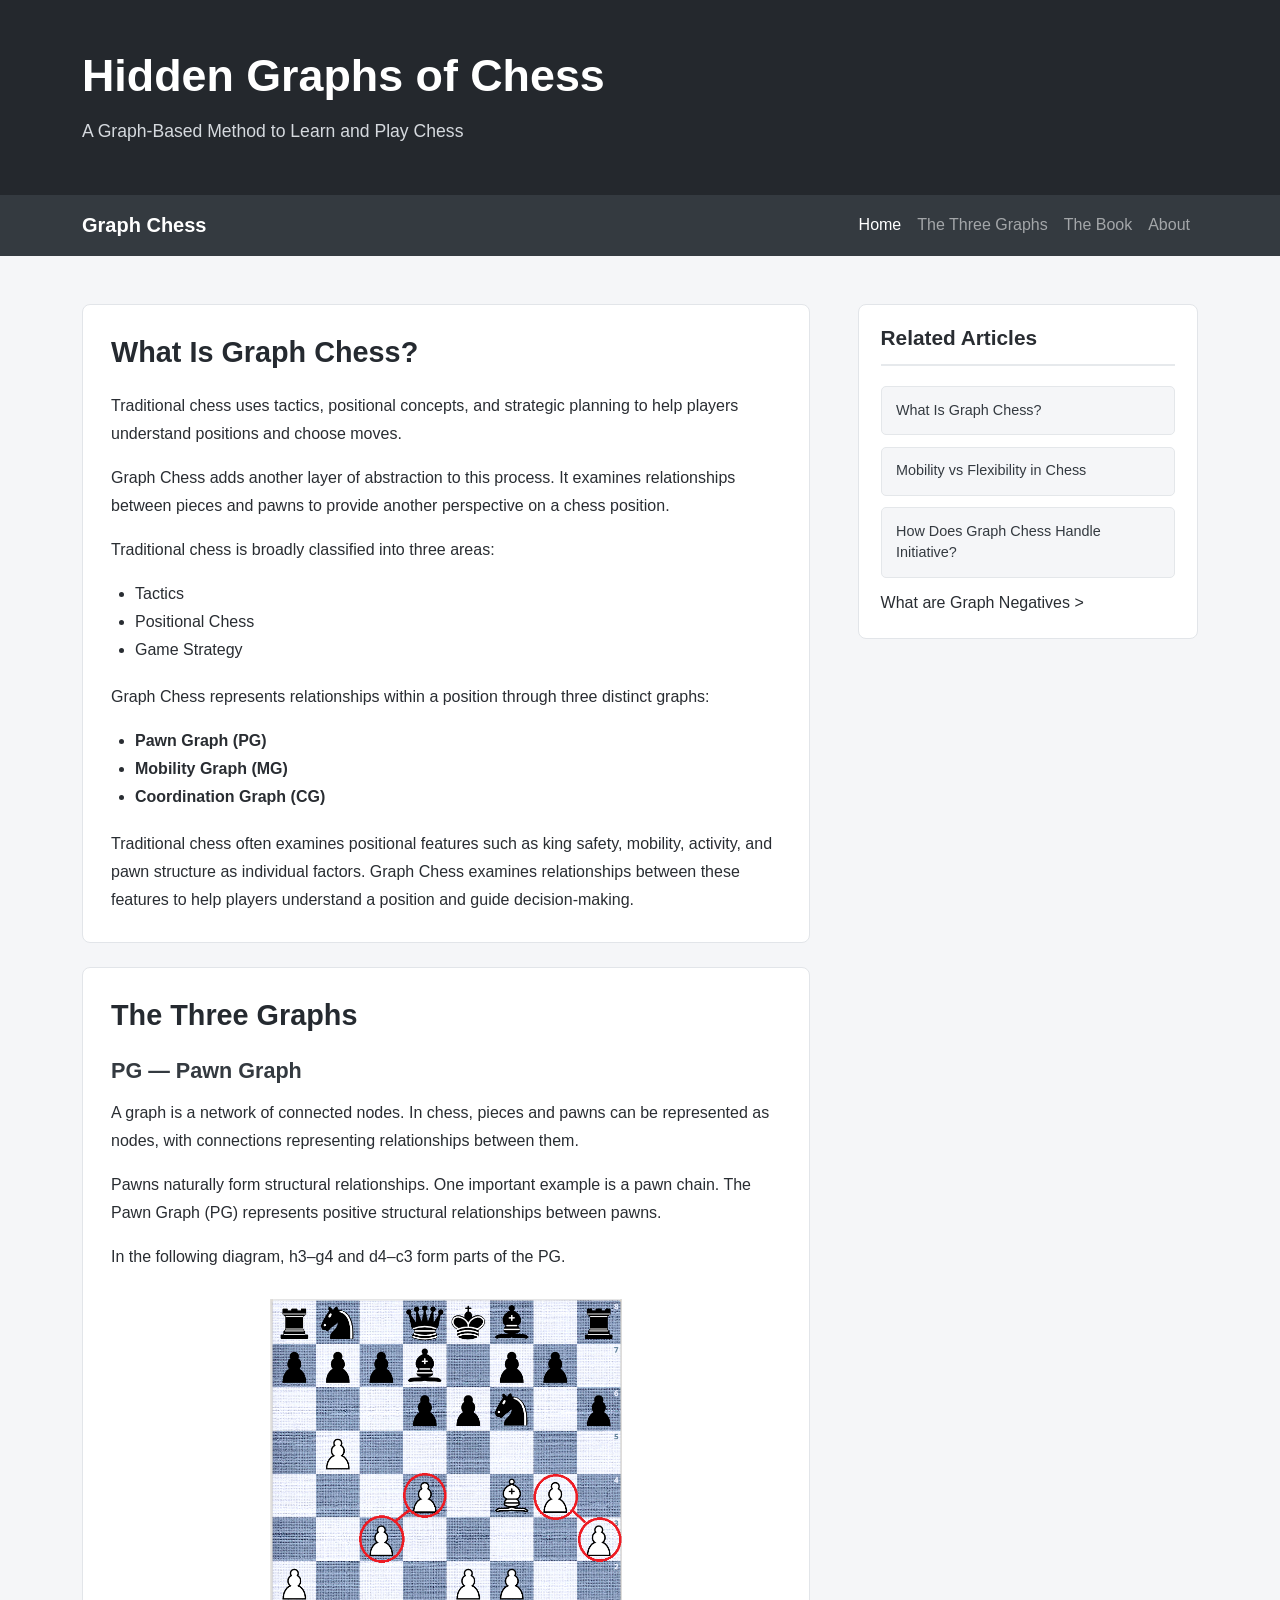
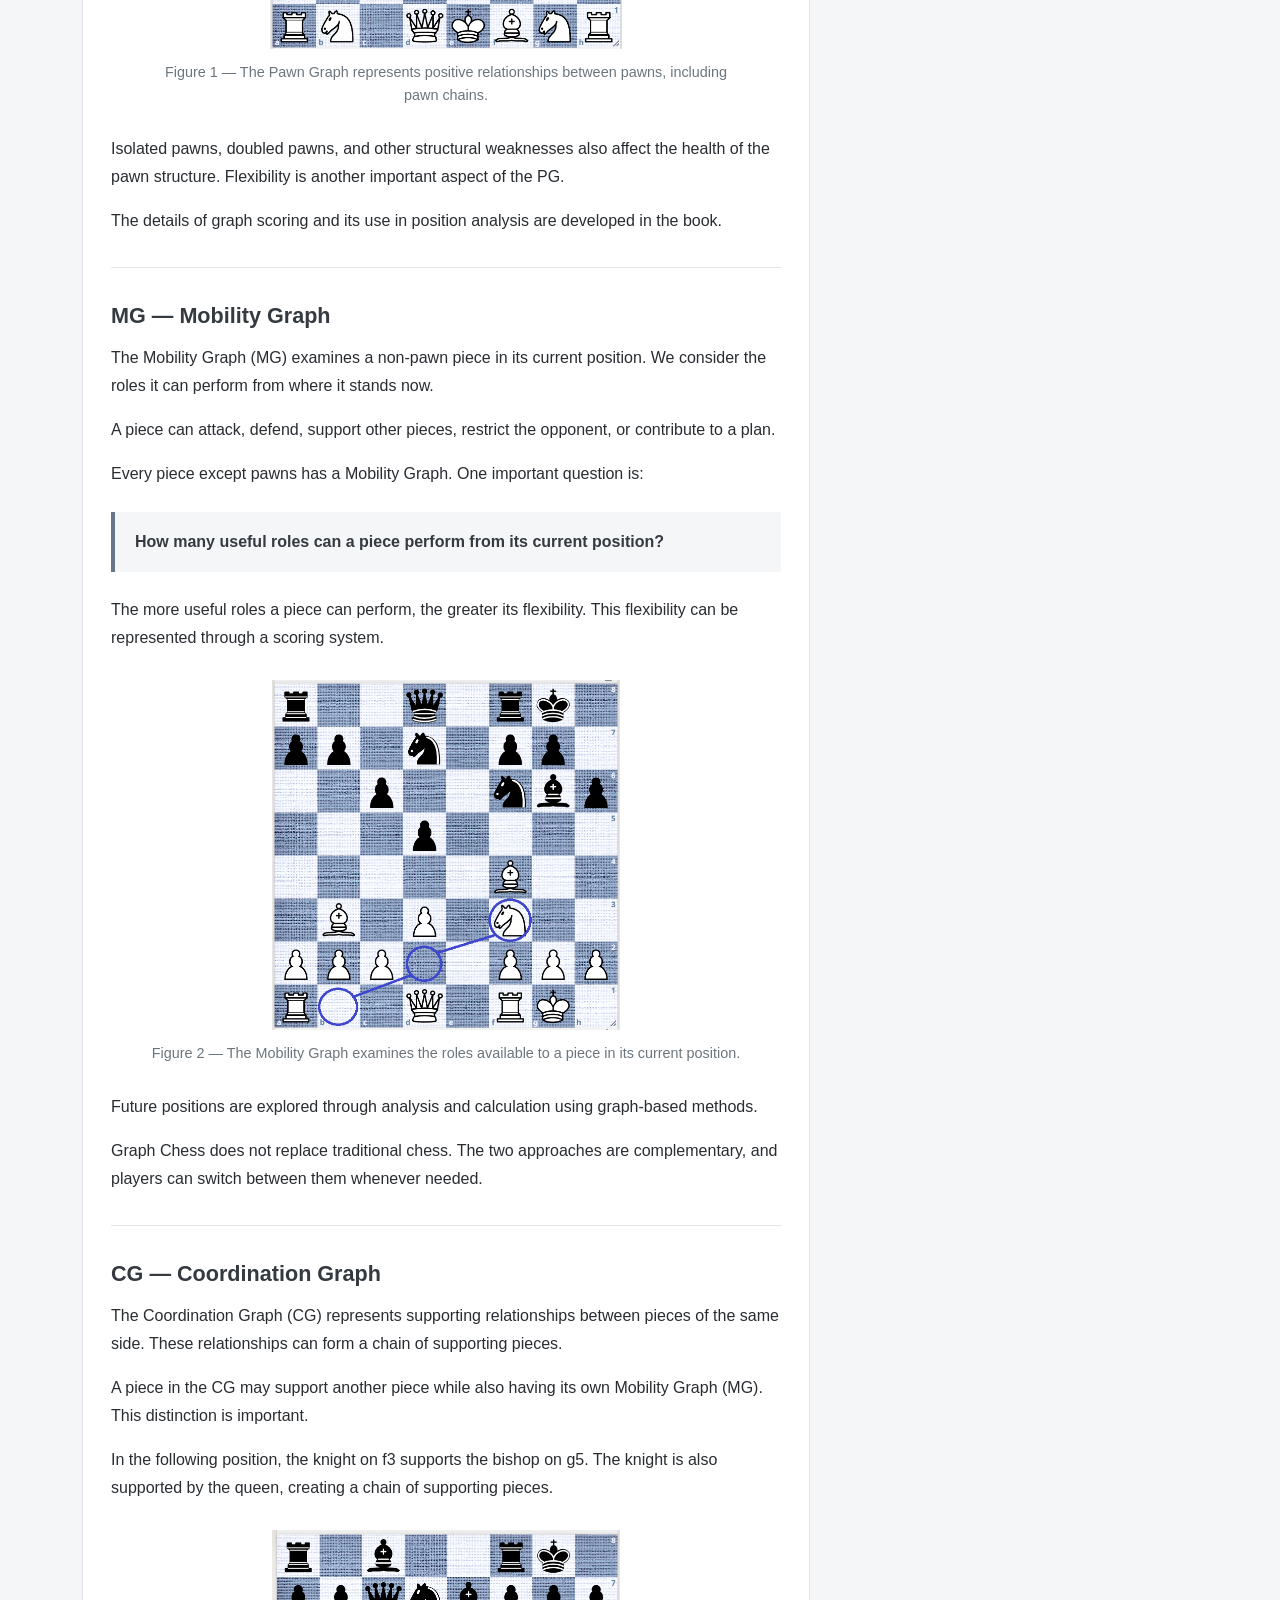
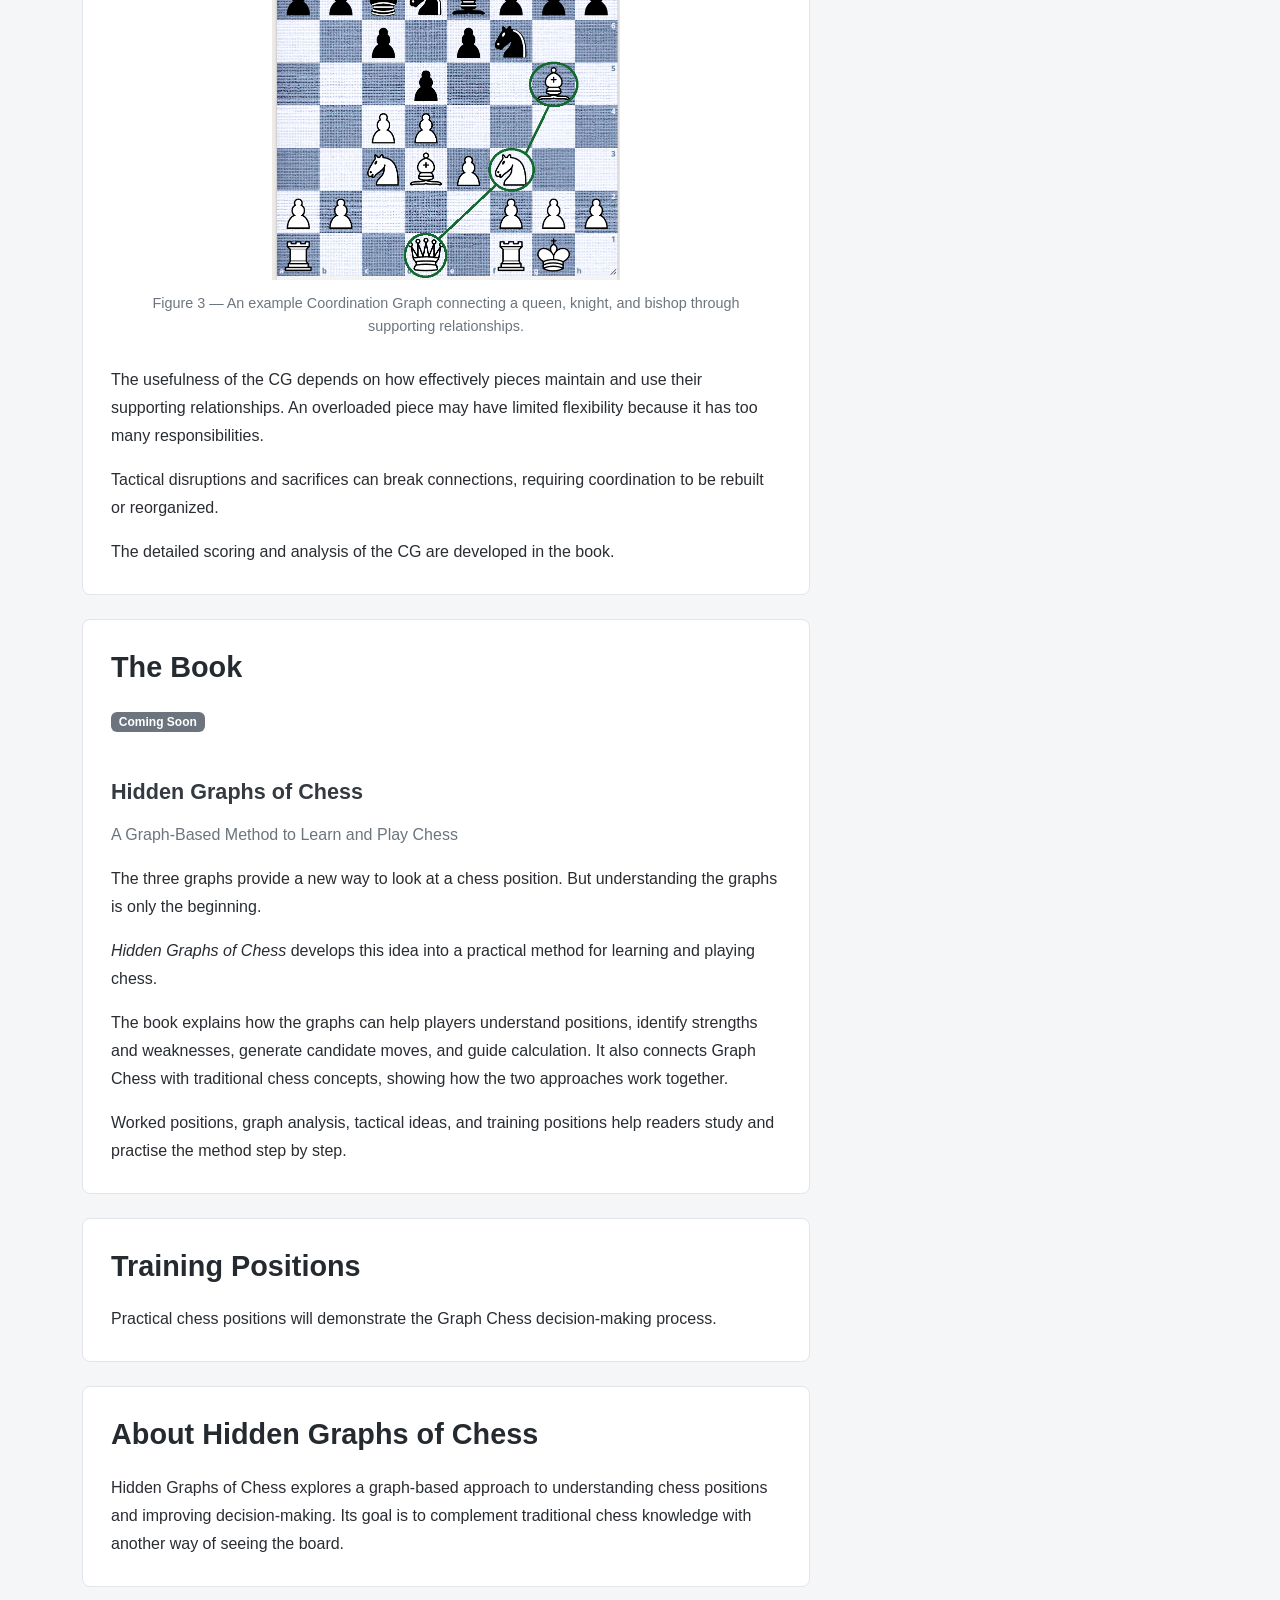
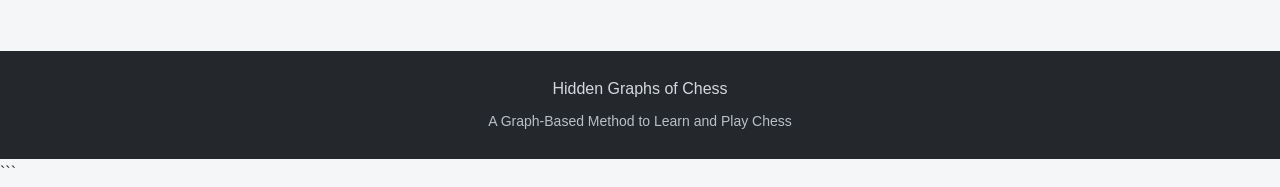
==== commit 0c2ff1dd: "Update index.html" ====
--- a/index.html
+++ b/index.html
@@ -384,6 +384,11 @@
                             href="https://girishsiyer.github.io/Hidden-Graphs-of-Chess/How-does-Graph-Chess-Handle-Initiative.html">
                             How Does Graph Chess Handle Initiative?
                         </a>
+                         <a
+                            href="https://girishsiyer.github.io/Hidden-Graphs-of-Chess/graph-negative.html"
+                            class="list-group-item list-group-item-action">
+                            What are Graph Negatives >
+                        </a>
                     </nav>
 
                 </div>
--- a/style.css
+++ b/style.css
@@ -228,3 +228,34 @@
         max-height: 360px;
     }
 }
+```css
+/* Responsive, consistently sized chess diagrams */
+.chess-figure {
+    margin: 1.5rem 0;
+    text-align: center;
+}
+
+.chess-diagram {
+    display: block;
+    width: 100%;
+    max-width: 600px;
+    height: 350px;
+    object-fit: contain;
+    margin: 0 auto;
+}
+
+.chess-figure figcaption {
+    max-width: 600px;
+    margin: 0.75rem auto 0;
+    color: #6c757d;
+    font-size: 0.9rem;
+    text-align: center;
+}
+
+/* Smaller screens */
+@media (max-width: 576px) {
+    .chess-diagram {
+        height: 260px;
+    }
+}
+```
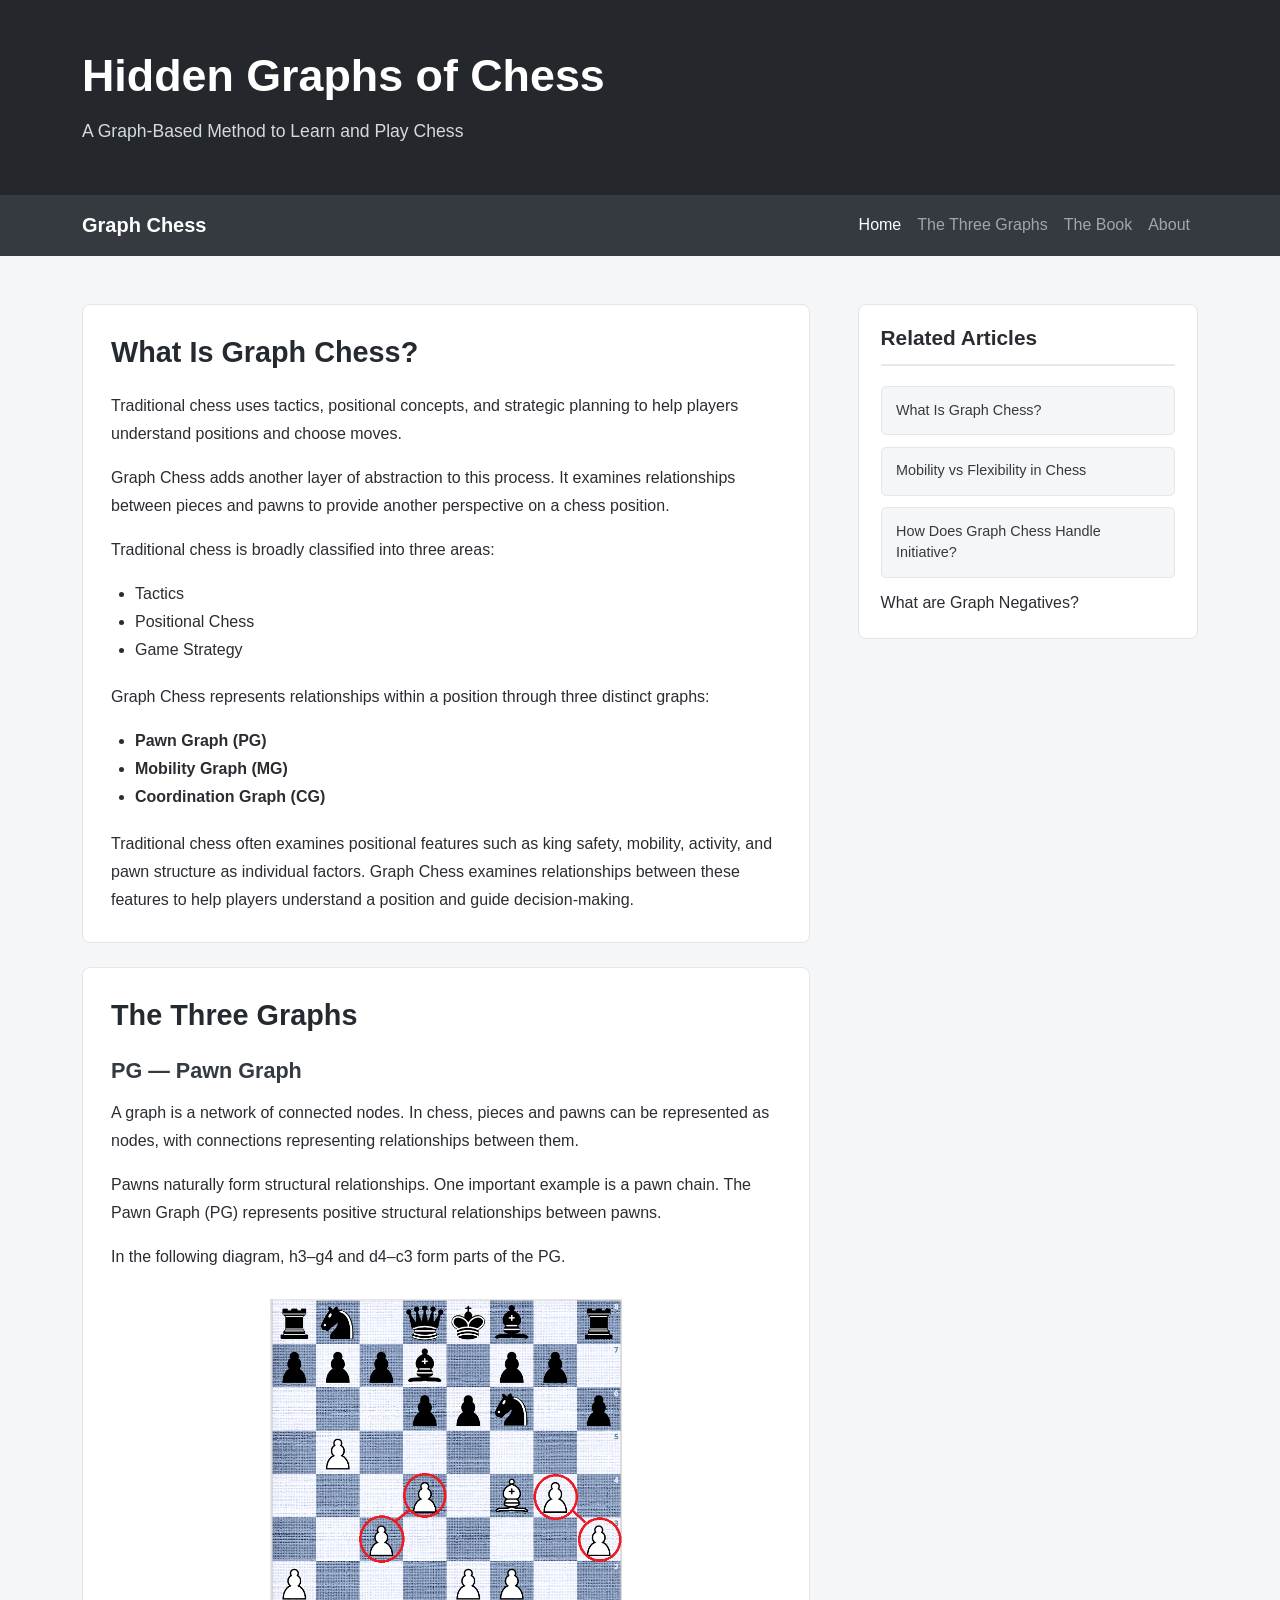
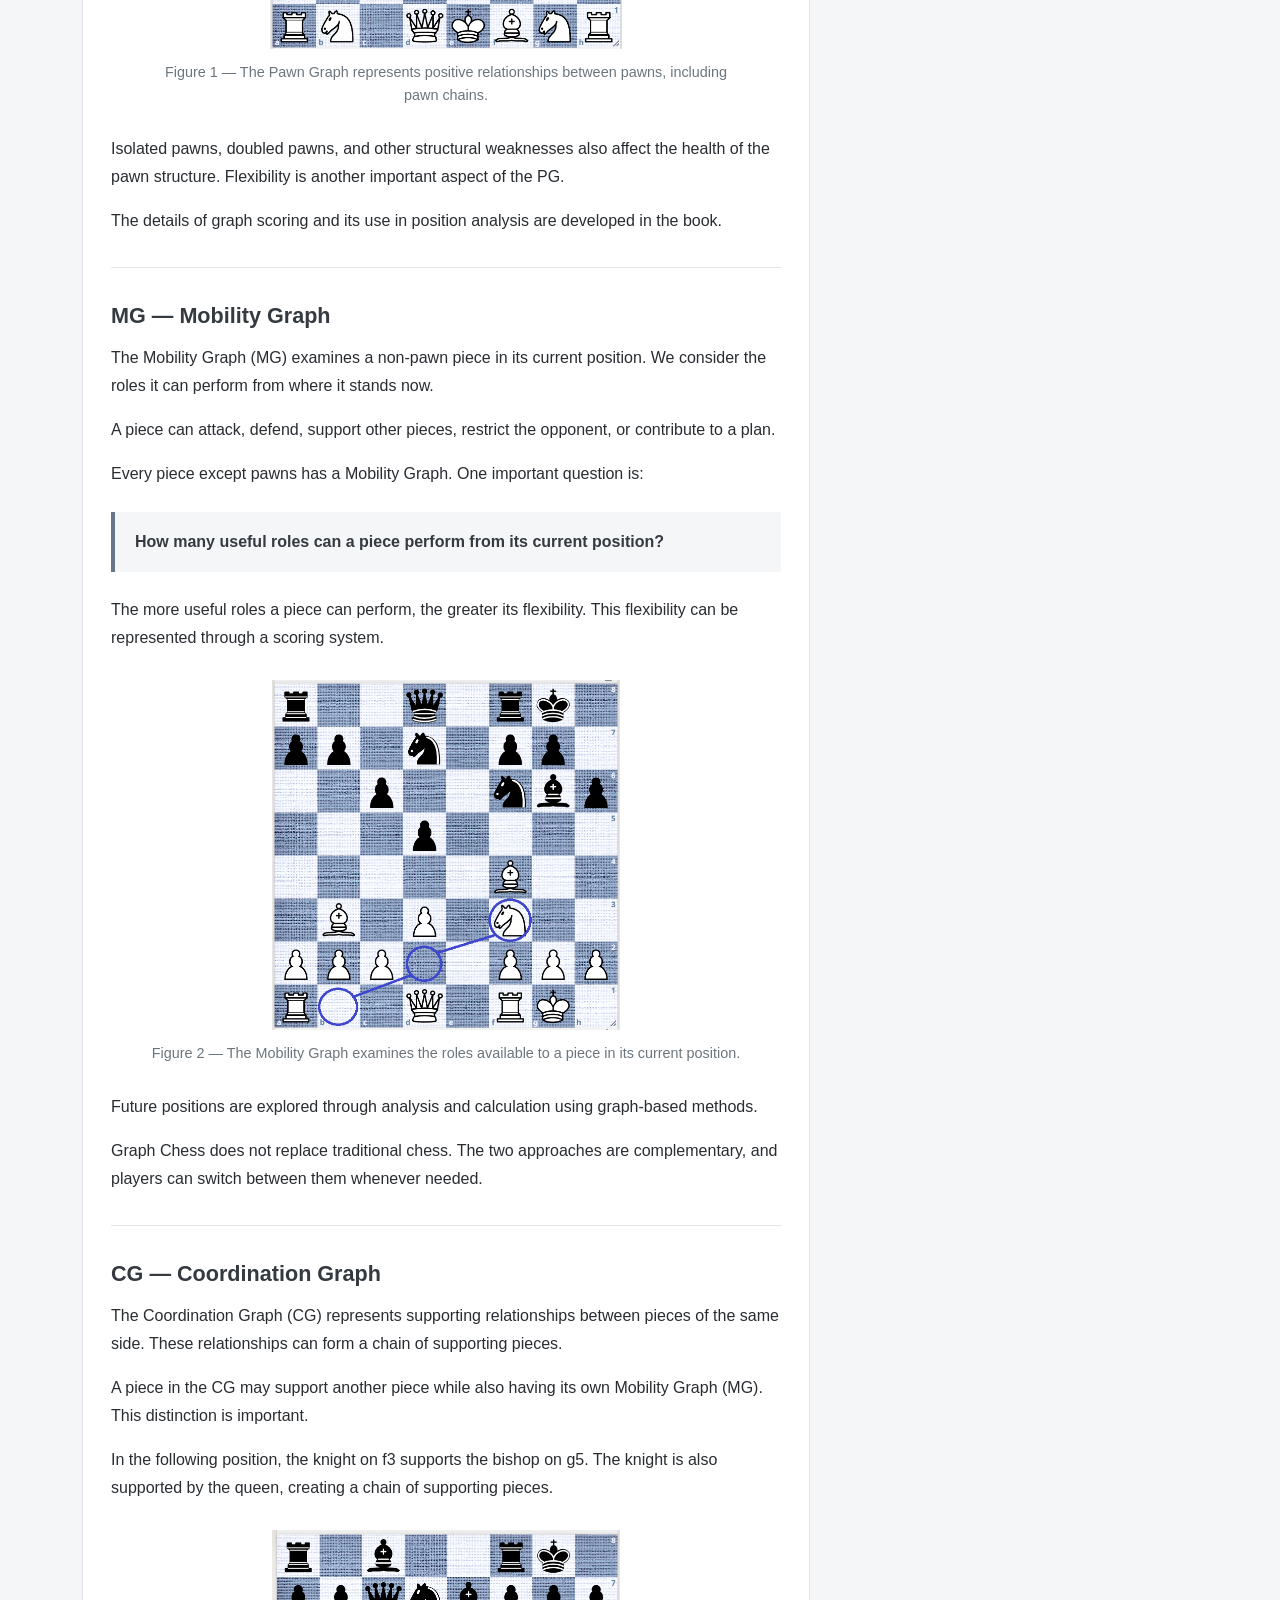
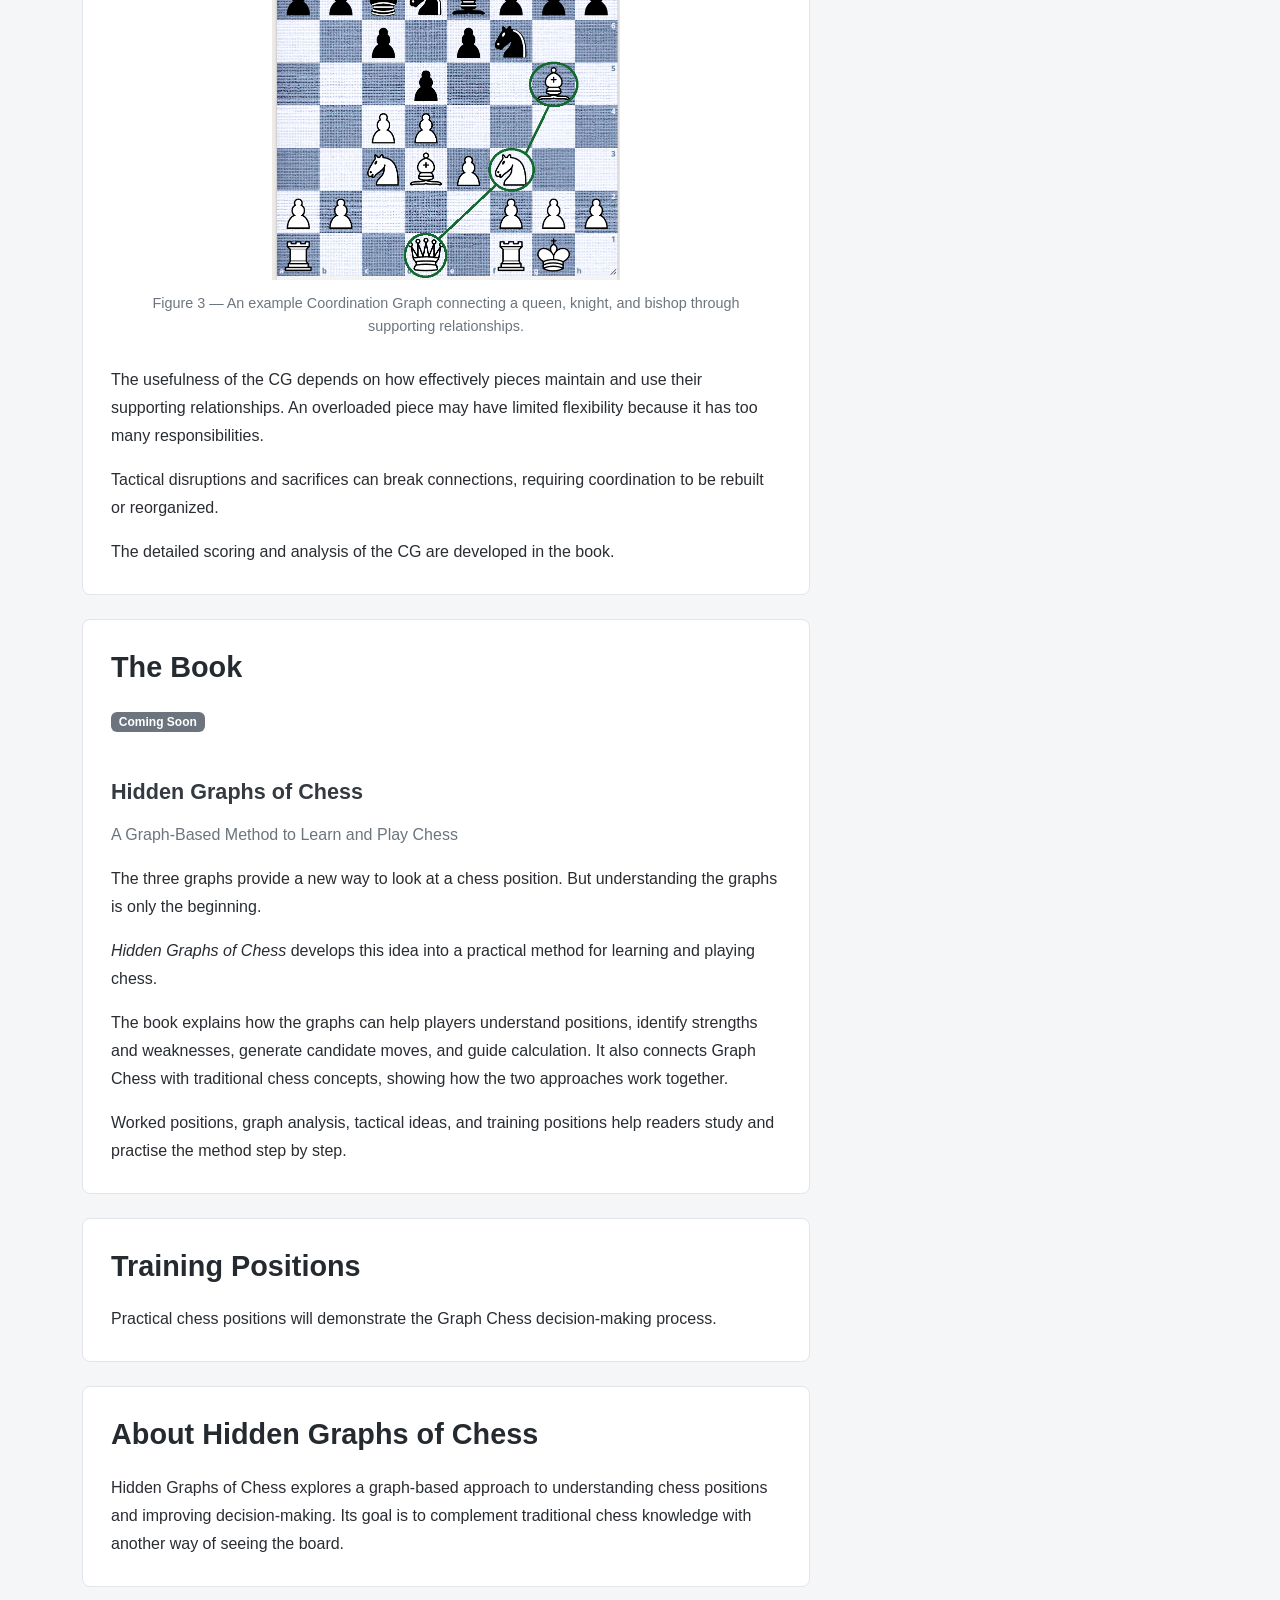
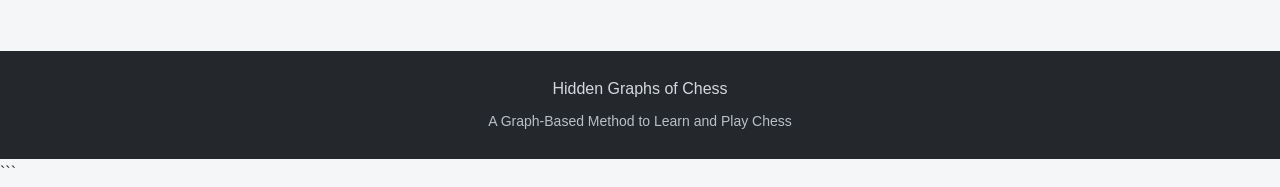
==== commit cc6ccf7d: "Update index.html" ====
--- a/index.html
+++ b/index.html
@@ -387,7 +387,7 @@
                          <a
                             href="https://girishsiyer.github.io/Hidden-Graphs-of-Chess/graph-negative.html"
                             class="list-group-item list-group-item-action">
-                            What are Graph Negatives >
+                            What are Graph Negatives?
                         </a>
                     </nav>
 
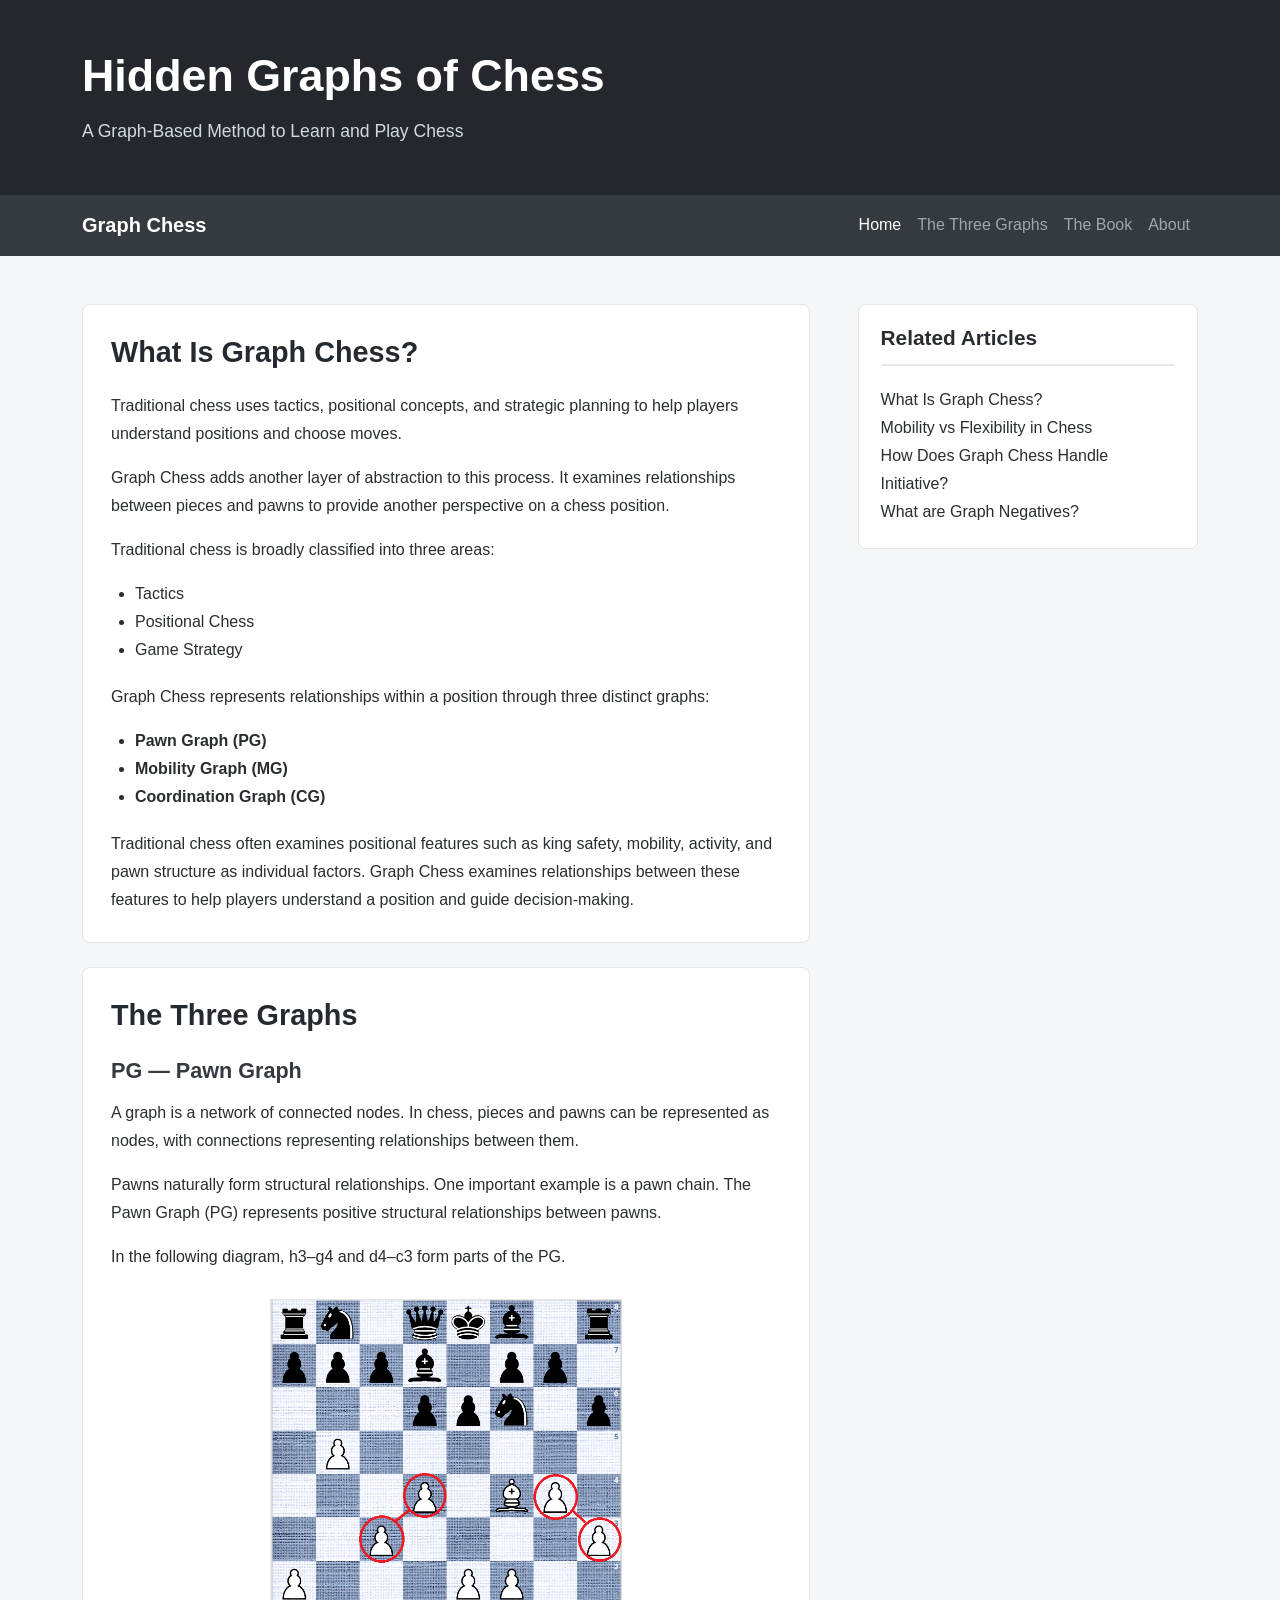
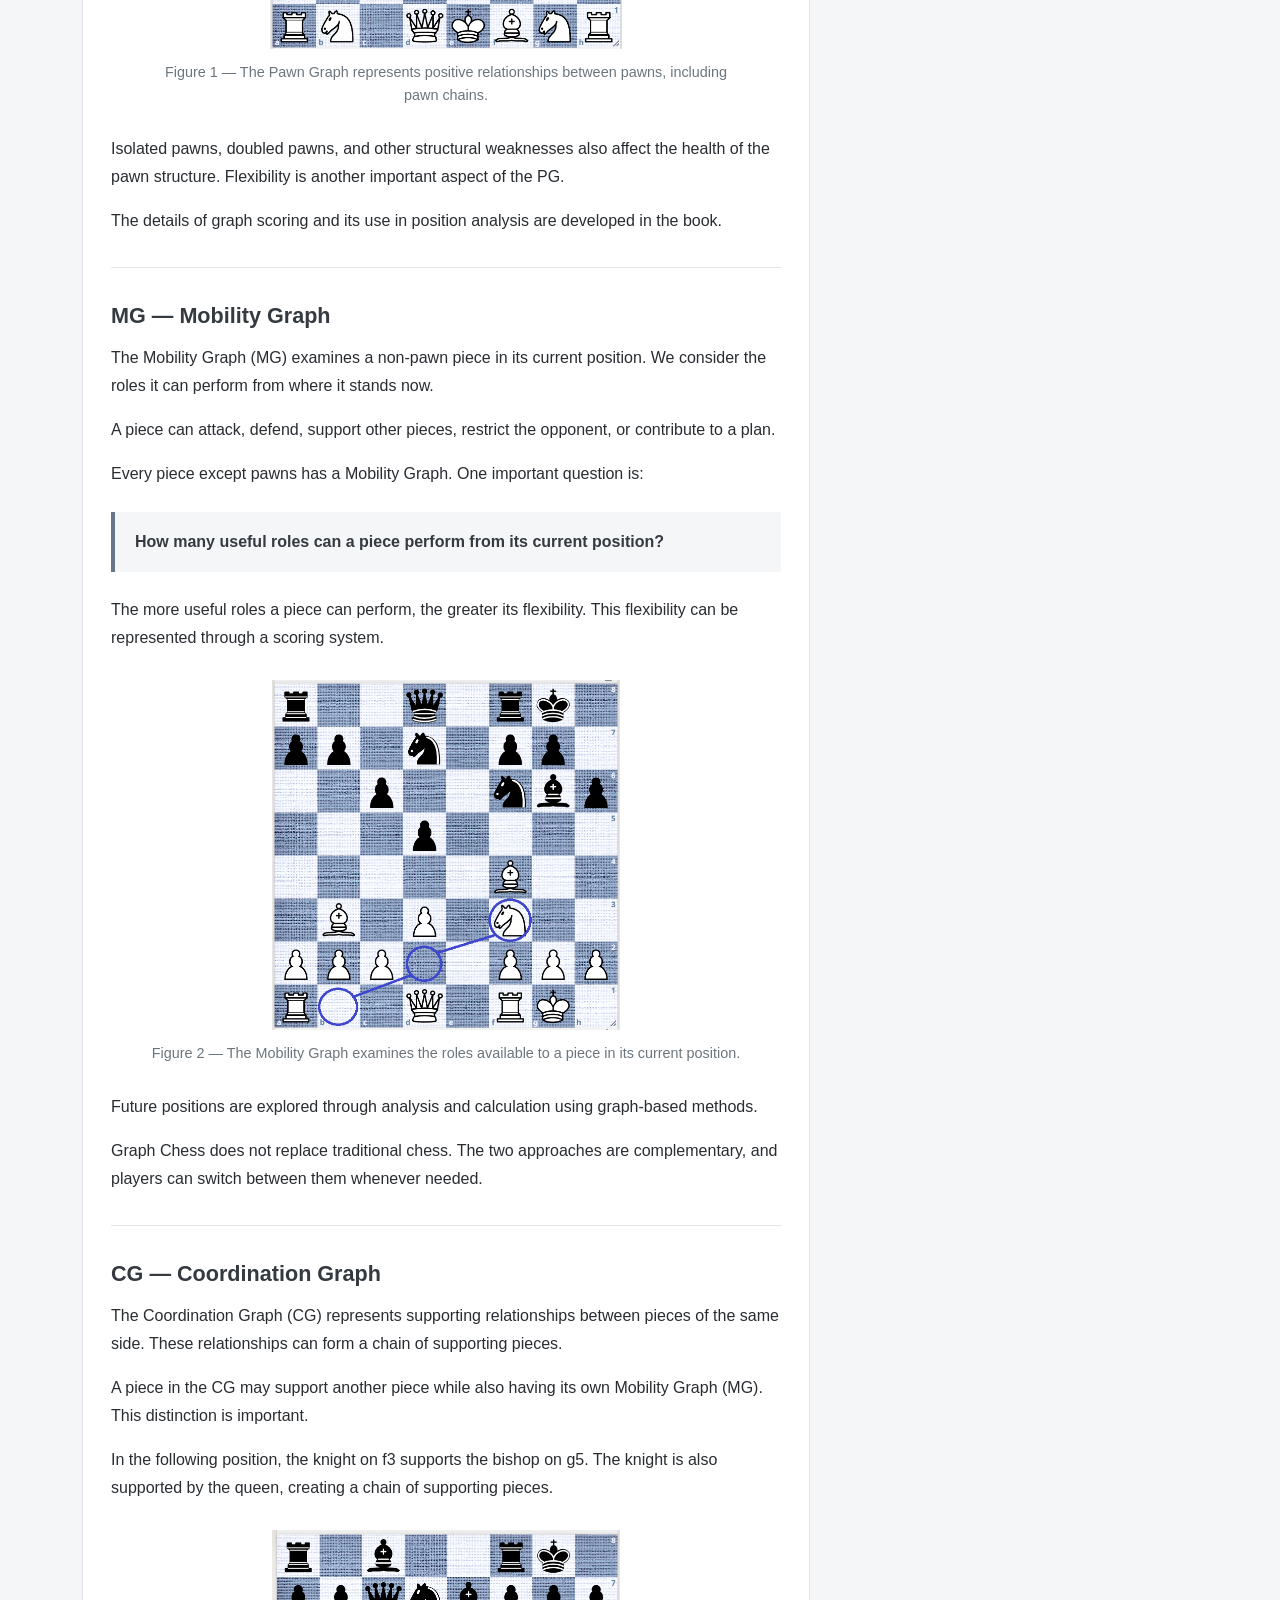
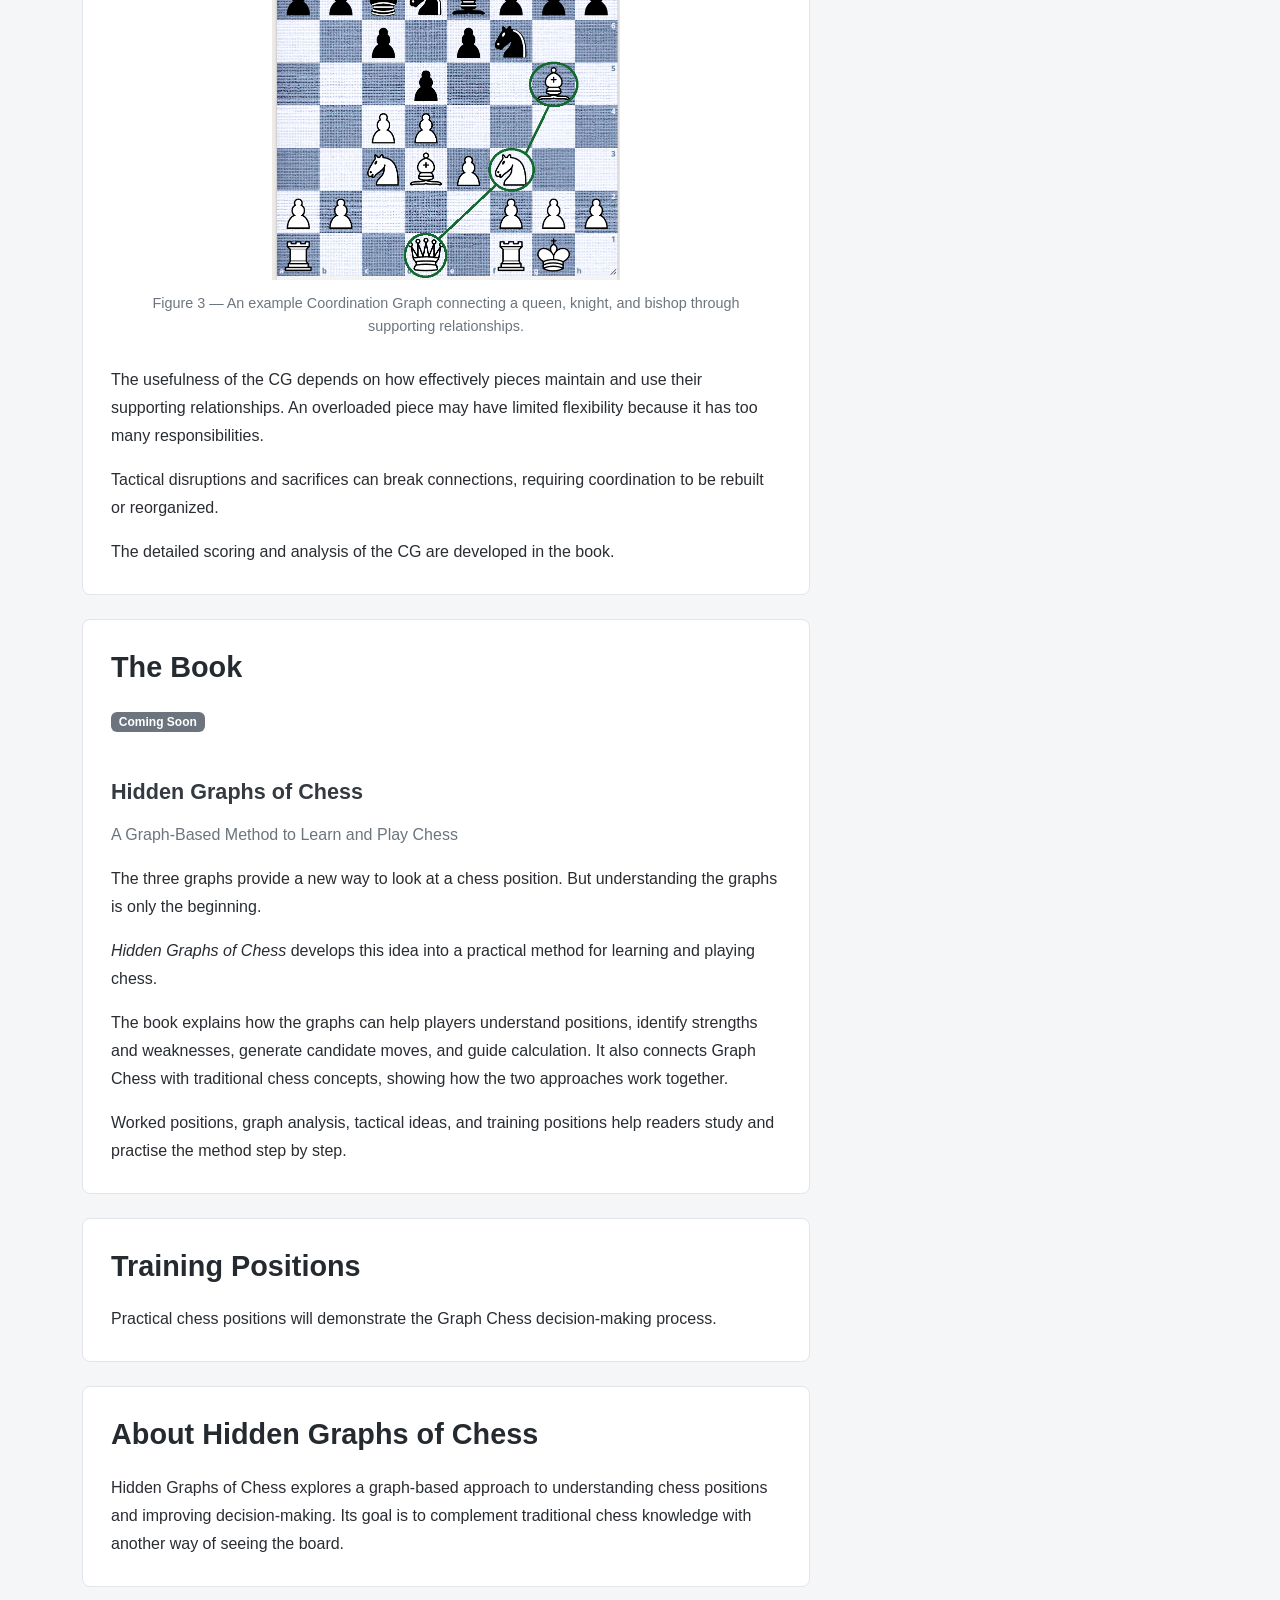
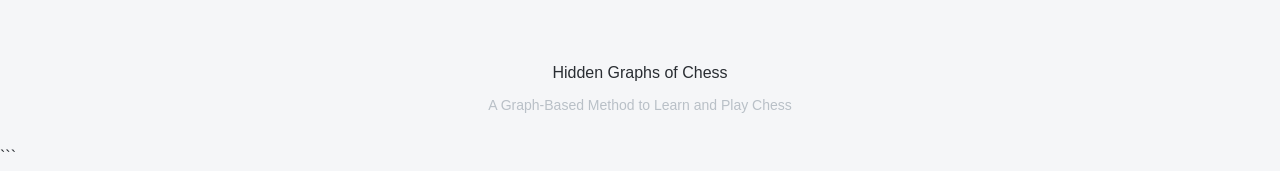
==== commit 9052b333: "Update index.html" ====
--- a/index.html
+++ b/index.html
@@ -368,19 +368,19 @@
 
                     <nav aria-label="Related articles">
                         <a
-                            class="article-link"
+                             class="list-group-item list-group-item-action"
                             href="https://girishsiyer.github.io/Hidden-Graphs-of-Chess/">
                             What Is Graph Chess?
                         </a>
 
                         <a
-                            class="article-link"
+                             class="list-group-item list-group-item-action"
                             href="https://girishsiyer.github.io/Hidden-Graphs-of-Chess/mobility-vs-flexibility-in-chess.html">
                             Mobility vs Flexibility in Chess
                         </a>
 
                         <a
-                            class="article-link"
+                             class="list-group-item list-group-item-action"
                             href="https://girishsiyer.github.io/Hidden-Graphs-of-Chess/How-does-Graph-Chess-Handle-Initiative.html">
                             How Does Graph Chess Handle Initiative?
                         </a>
--- a/style.css
+++ b/style.css
@@ -179,7 +179,27 @@
     background-color: #e9edf1;
     color: #1d3c56;
 }
-
+/* Responsive and centered images on articles */
+```css
+/* Centered, responsive article images */
+.article-image {
+    display: block;
+    width: 100%;
+    max-width: 600px;
+    max-height: 400px;
+    height: auto;
+    object-fit: contain;
+    margin: 0 auto;
+}
+
+/* Keep captions aligned with the image */
+.article-figure .figure-caption {
+    max-width: 600px;
+    margin-left: auto;
+    margin-right: auto;
+    text-align: center;
+}
+```
 
 /* Footer */
 
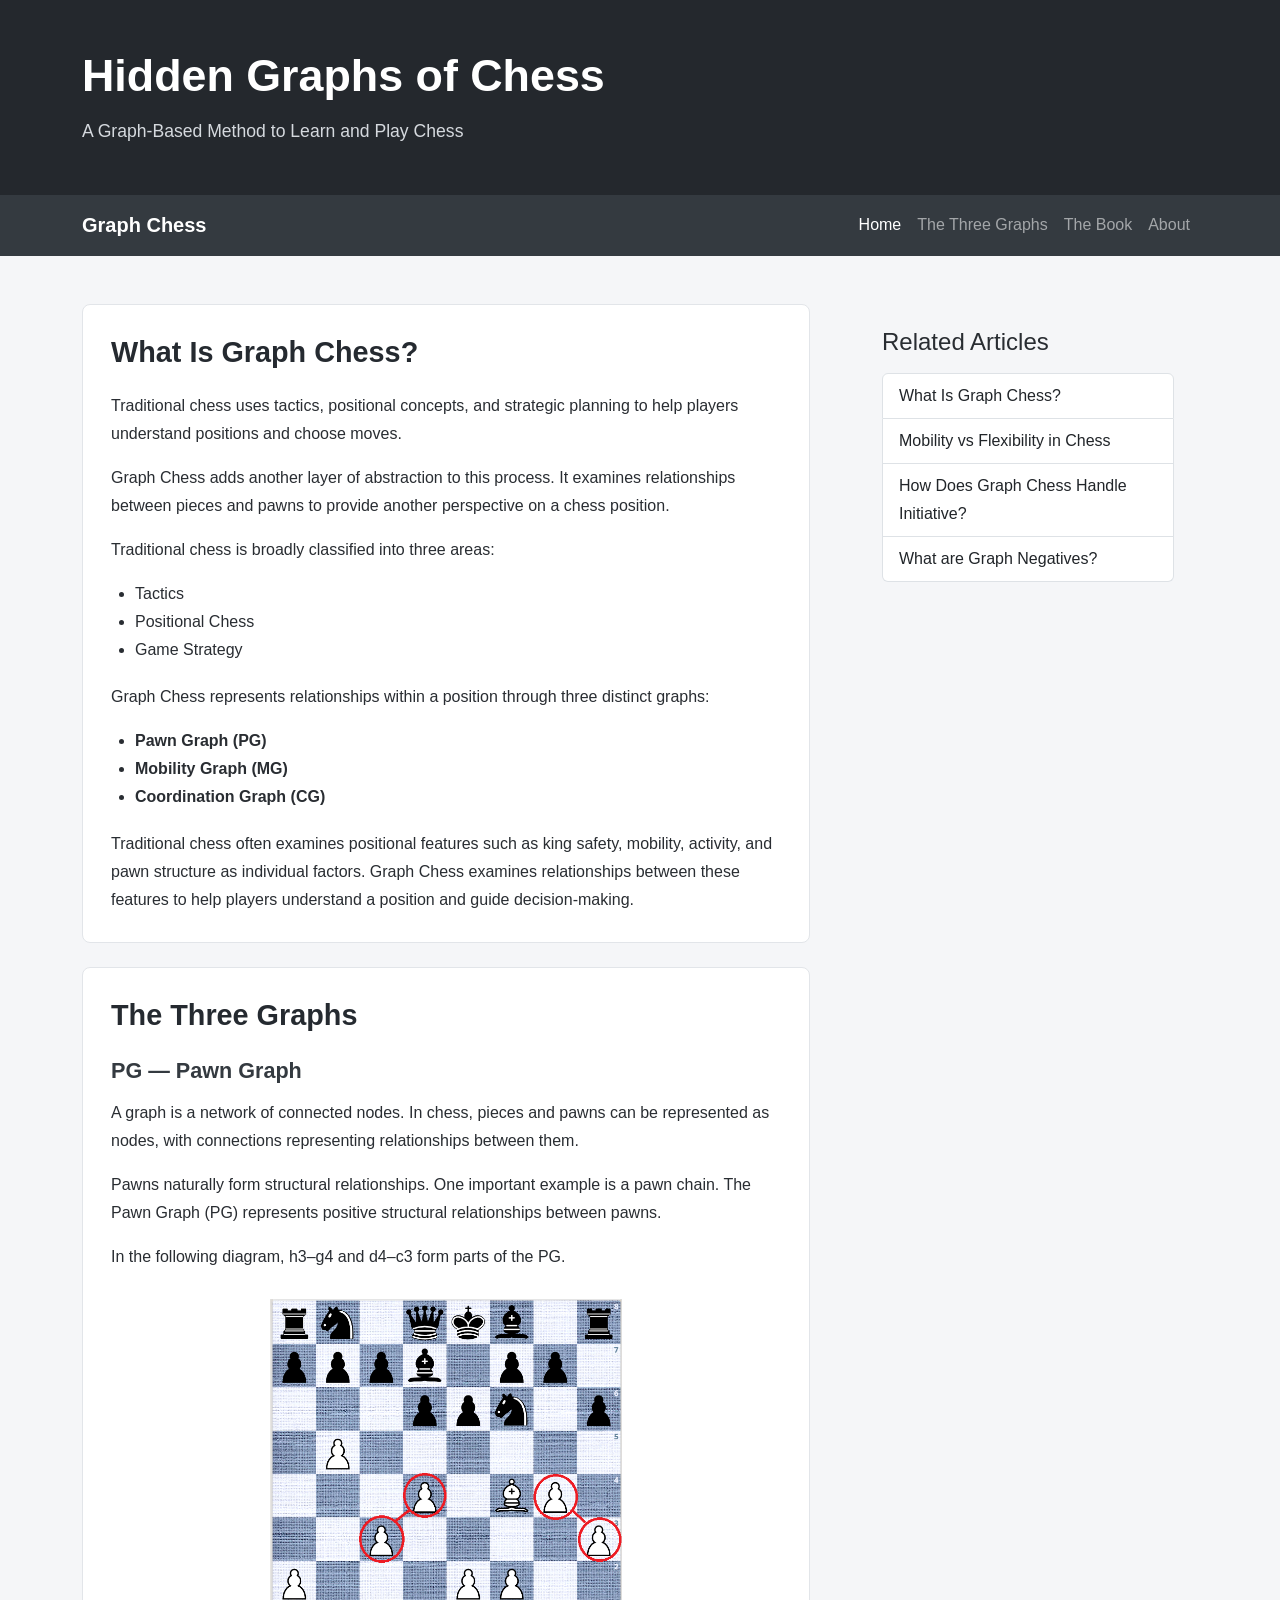
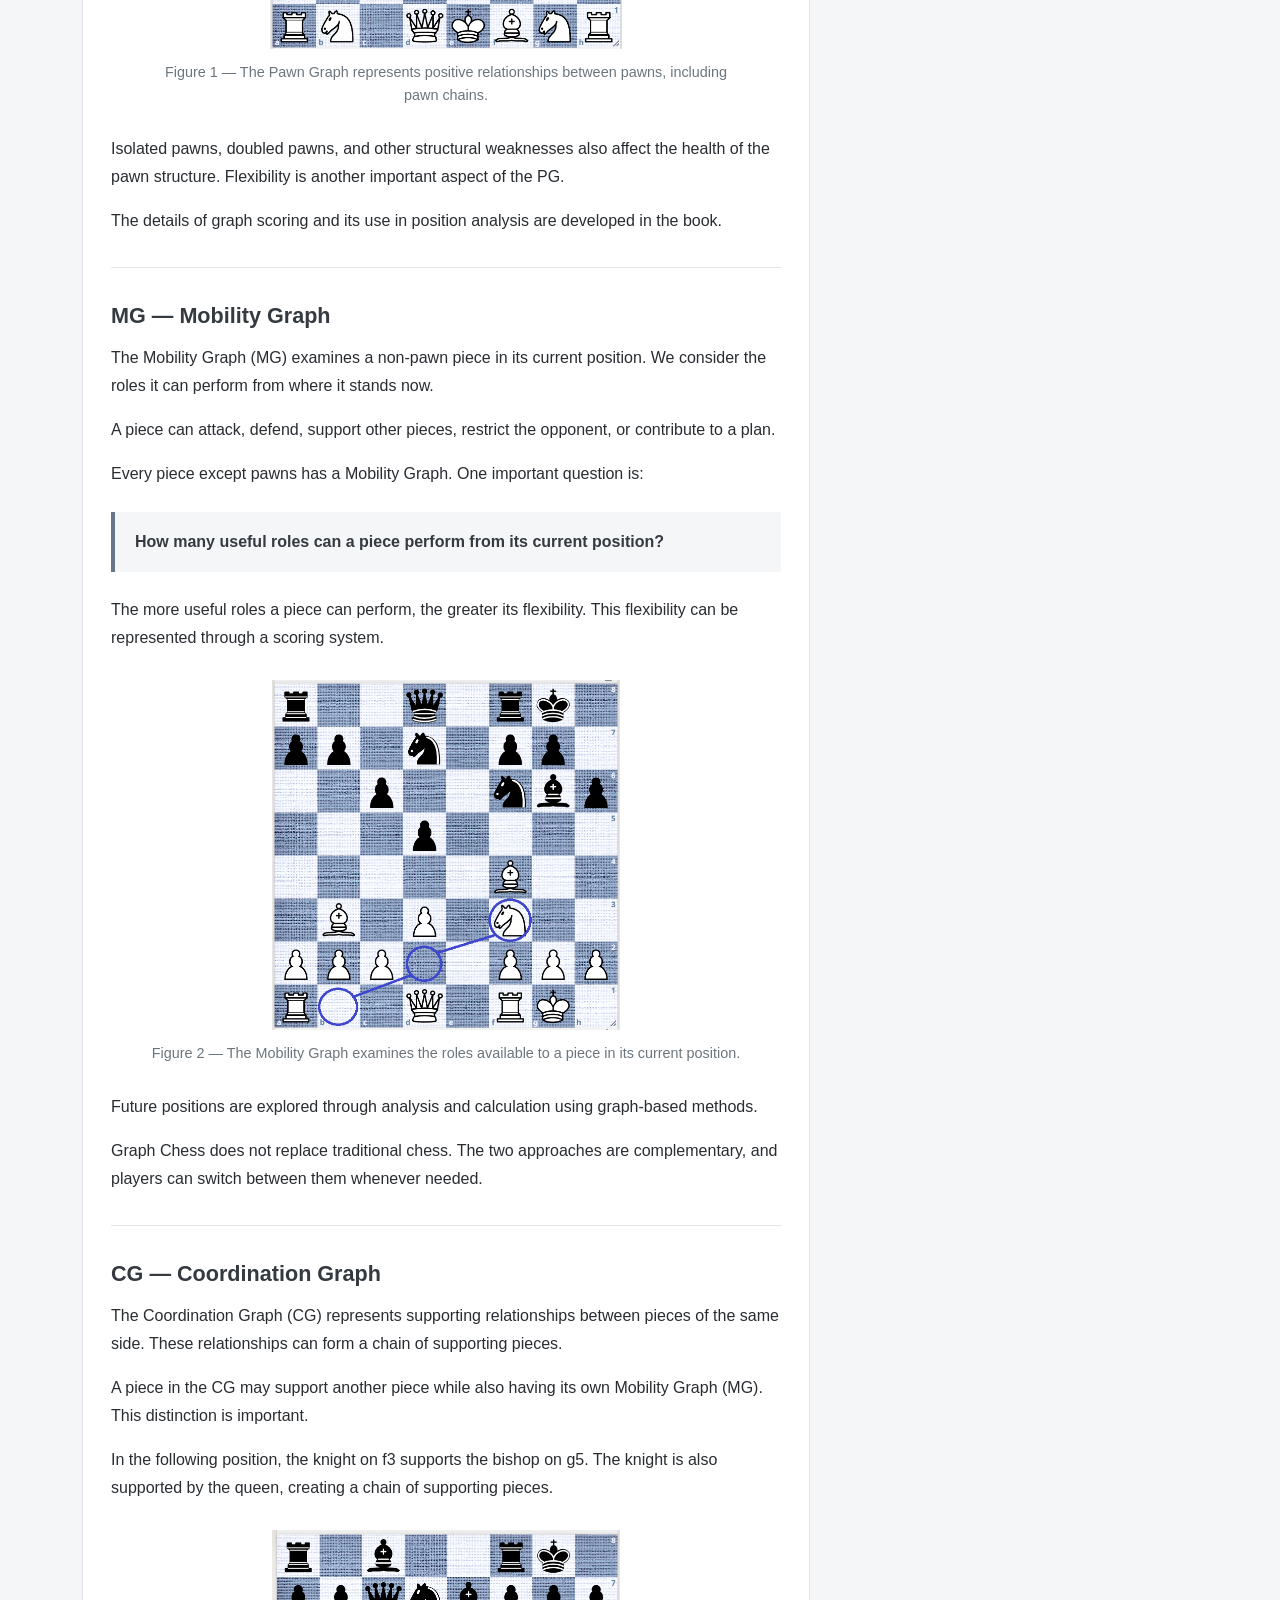
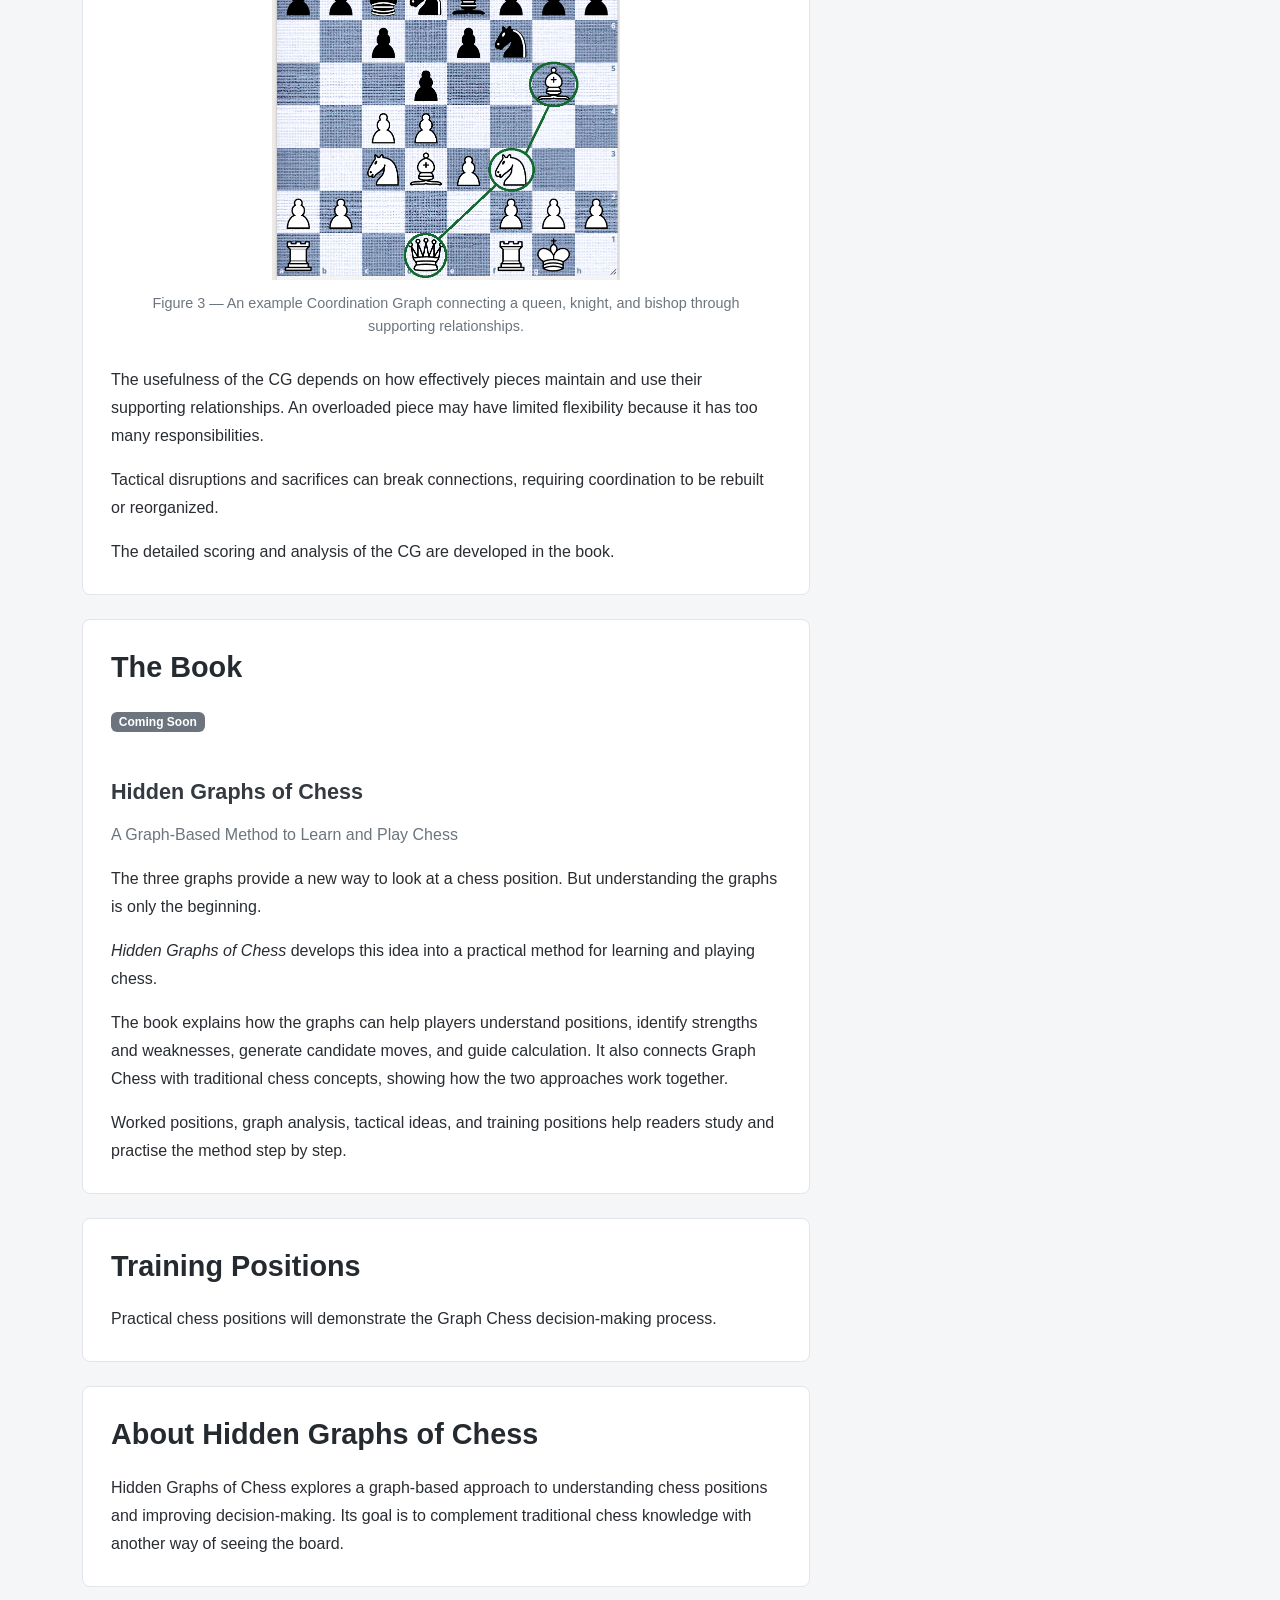
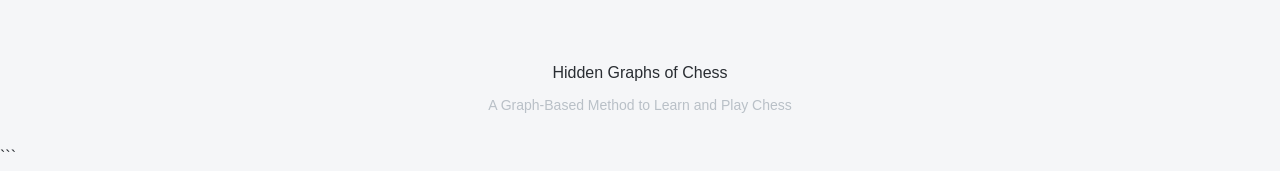
==== commit 52072f9e: "Update index.html" ====
--- a/index.html
+++ b/index.html
@@ -360,28 +360,30 @@
 
             </main>
 
-            <!-- Sidebar -->
+            <!-- Right sidebar -->
             <aside class="col-12 col-lg-4">
-                <div class="sidebar-card">
-
-                    <h2 class="sidebar-title">Related Articles</h2>
-
-                    <nav aria-label="Related articles">
+
+                <div class="sidebar-box p-3 p-lg-4">
+
+                    <h3 class="h4 mb-3">Related Articles</h3>
+
+                    <div class="list-group">
+
                         <a
-                             class="list-group-item list-group-item-action"
-                            href="https://girishsiyer.github.io/Hidden-Graphs-of-Chess/">
+                            href="https://girishsiyer.github.io/Hidden-Graphs-of-Chess/"
+                            class="list-group-item list-group-item-action">
                             What Is Graph Chess?
                         </a>
 
                         <a
-                             class="list-group-item list-group-item-action"
-                            href="https://girishsiyer.github.io/Hidden-Graphs-of-Chess/mobility-vs-flexibility-in-chess.html">
+                            href="https://girishsiyer.github.io/Hidden-Graphs-of-Chess/mobility-vs-flexibility-in-chess.html"
+                            class="list-group-item list-group-item-action">
                             Mobility vs Flexibility in Chess
                         </a>
 
                         <a
-                             class="list-group-item list-group-item-action"
-                            href="https://girishsiyer.github.io/Hidden-Graphs-of-Chess/How-does-Graph-Chess-Handle-Initiative.html">
+                            href="https://girishsiyer.github.io/Hidden-Graphs-of-Chess/How-does-Graph-Chess-Handle-Initiative.html"
+                            class="list-group-item list-group-item-action">
                             How Does Graph Chess Handle Initiative?
                         </a>
                          <a
@@ -389,9 +391,10 @@
                             class="list-group-item list-group-item-action">
                             What are Graph Negatives?
                         </a>
-                    </nav>
+                    </div>
 
                 </div>
+
             </aside>
 
         </div>
